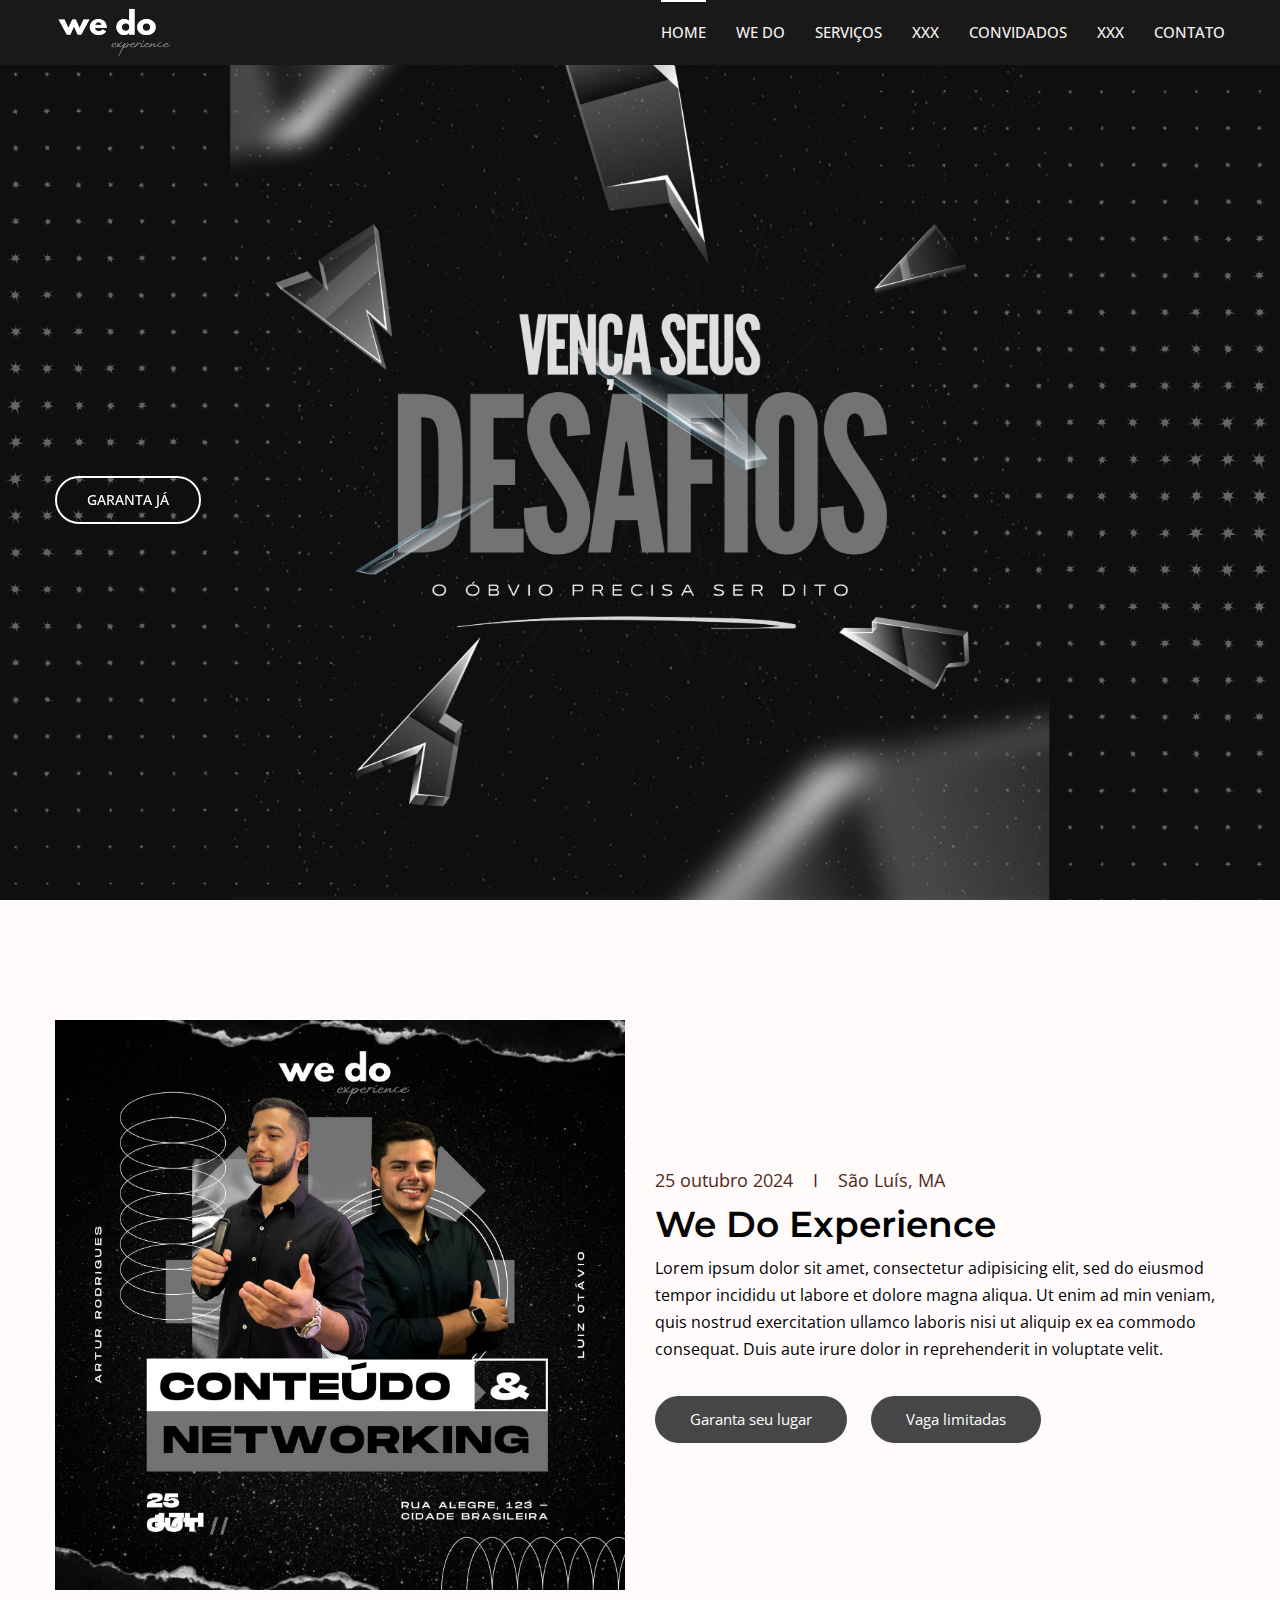
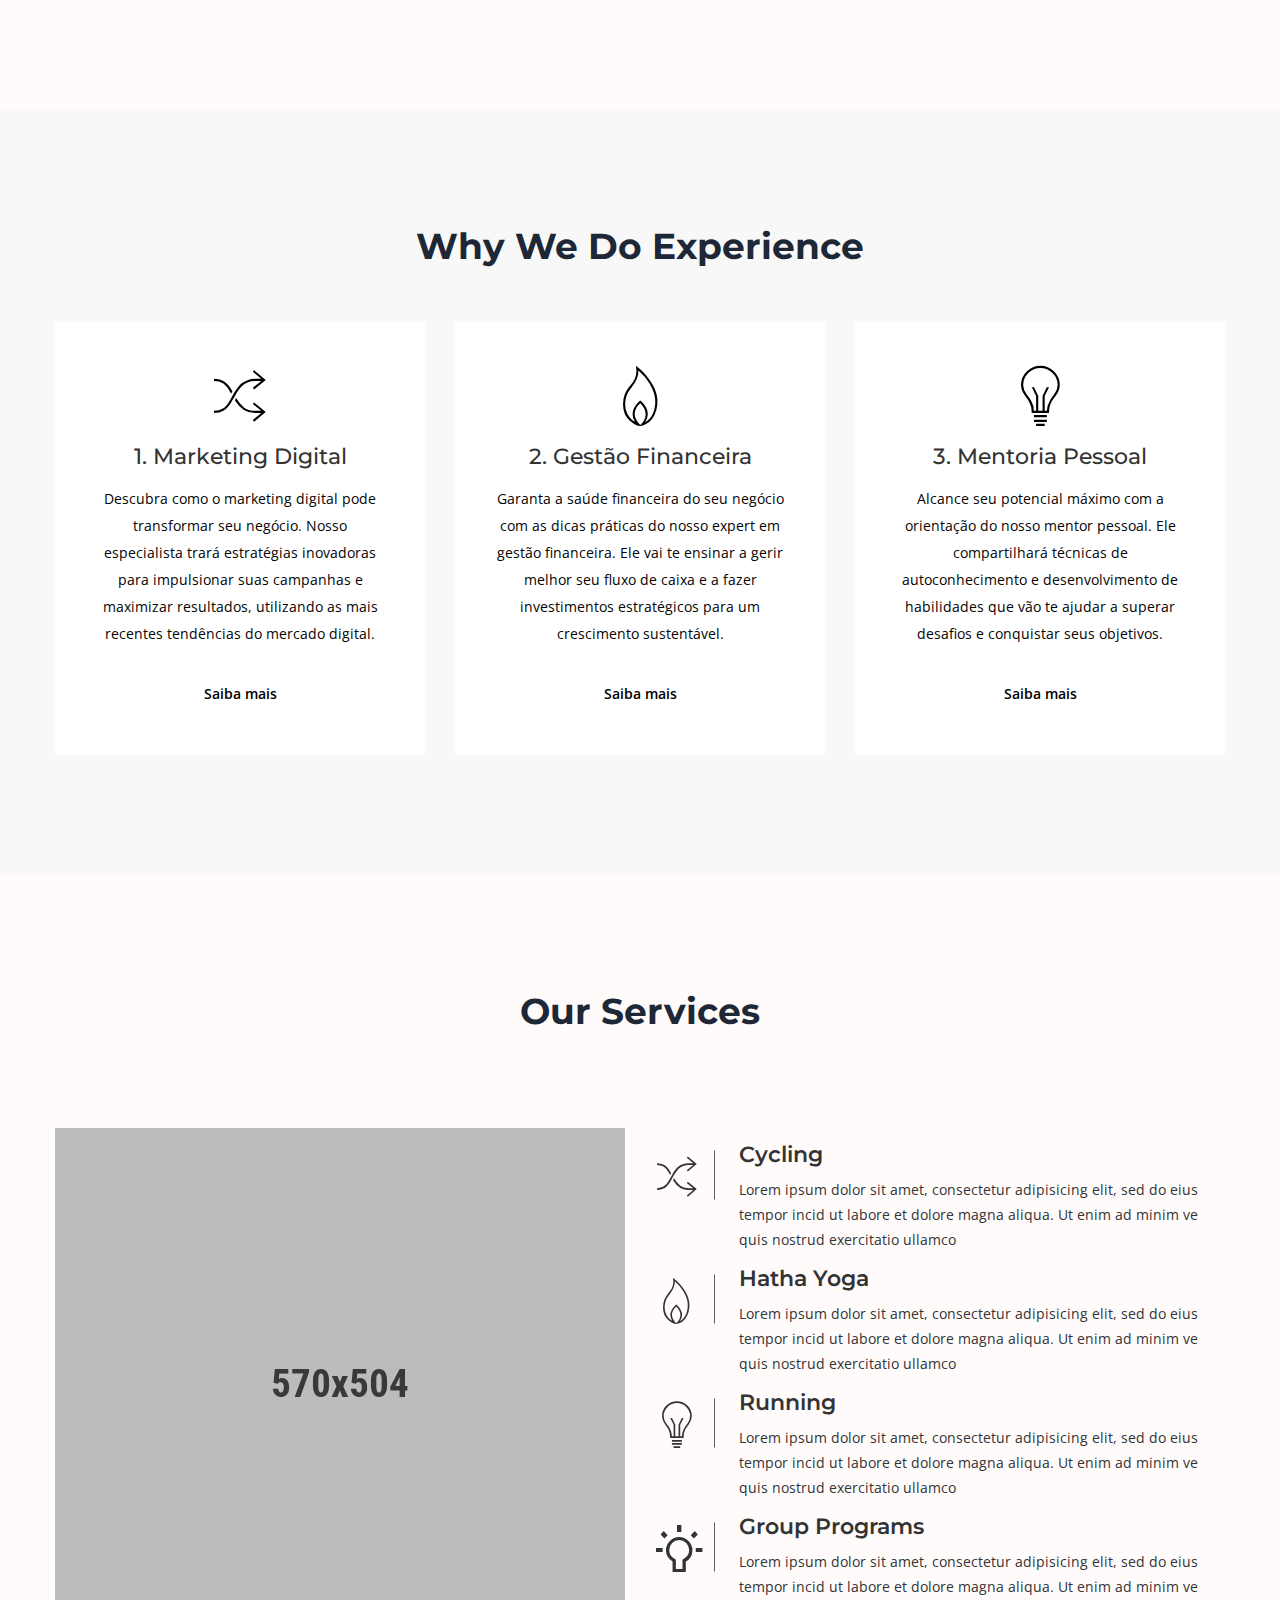
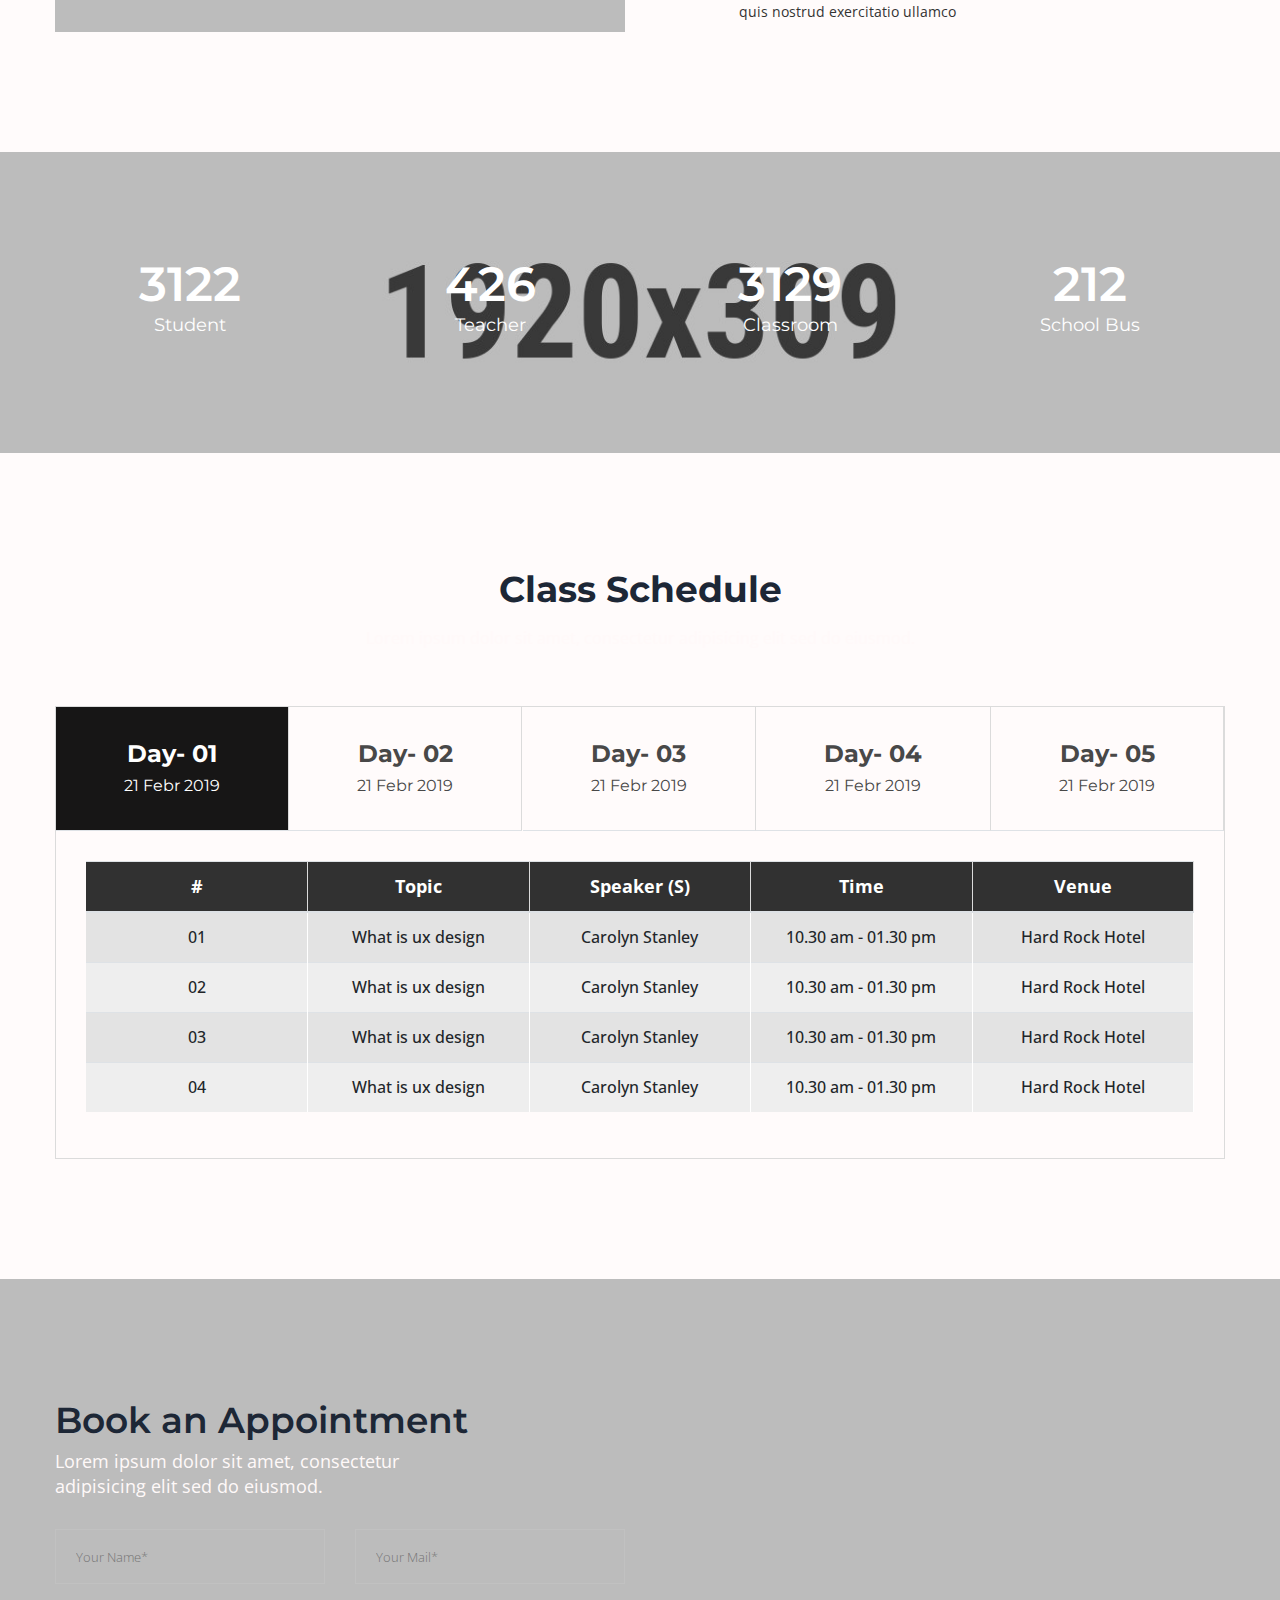
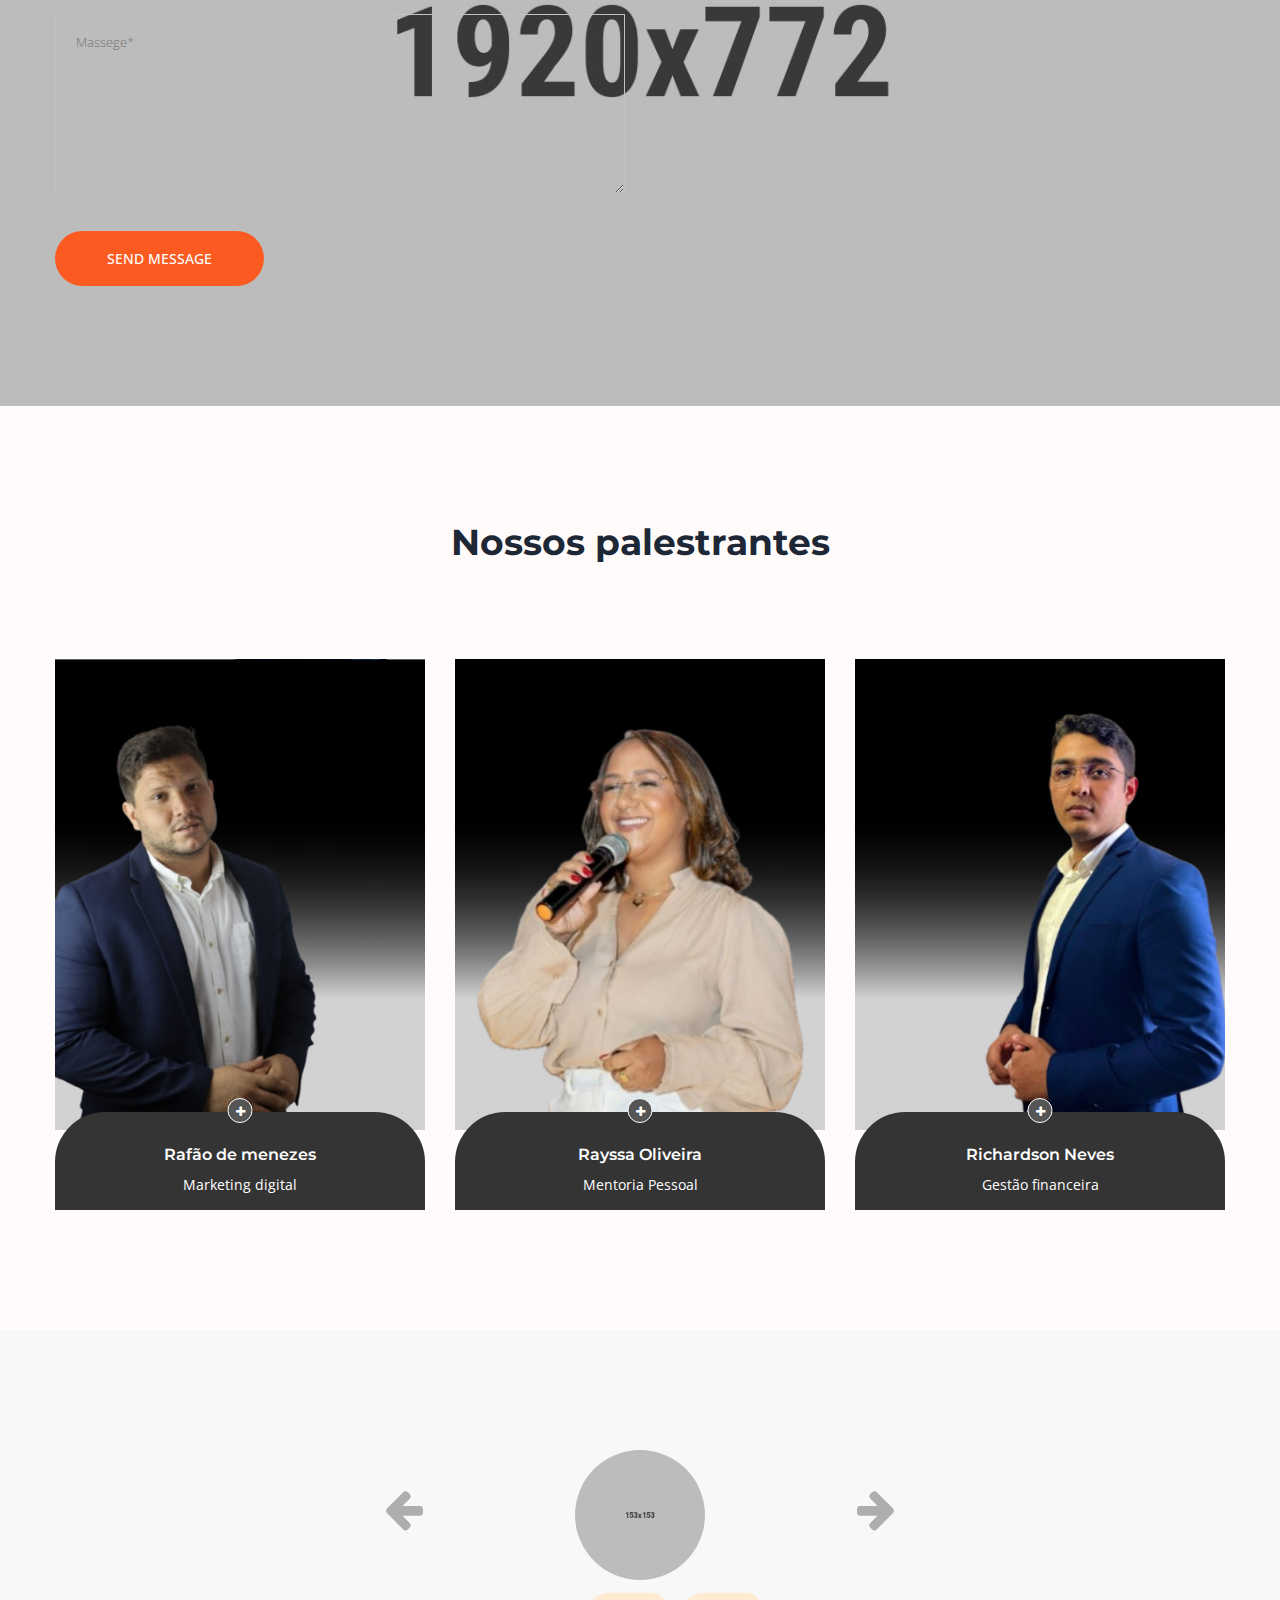
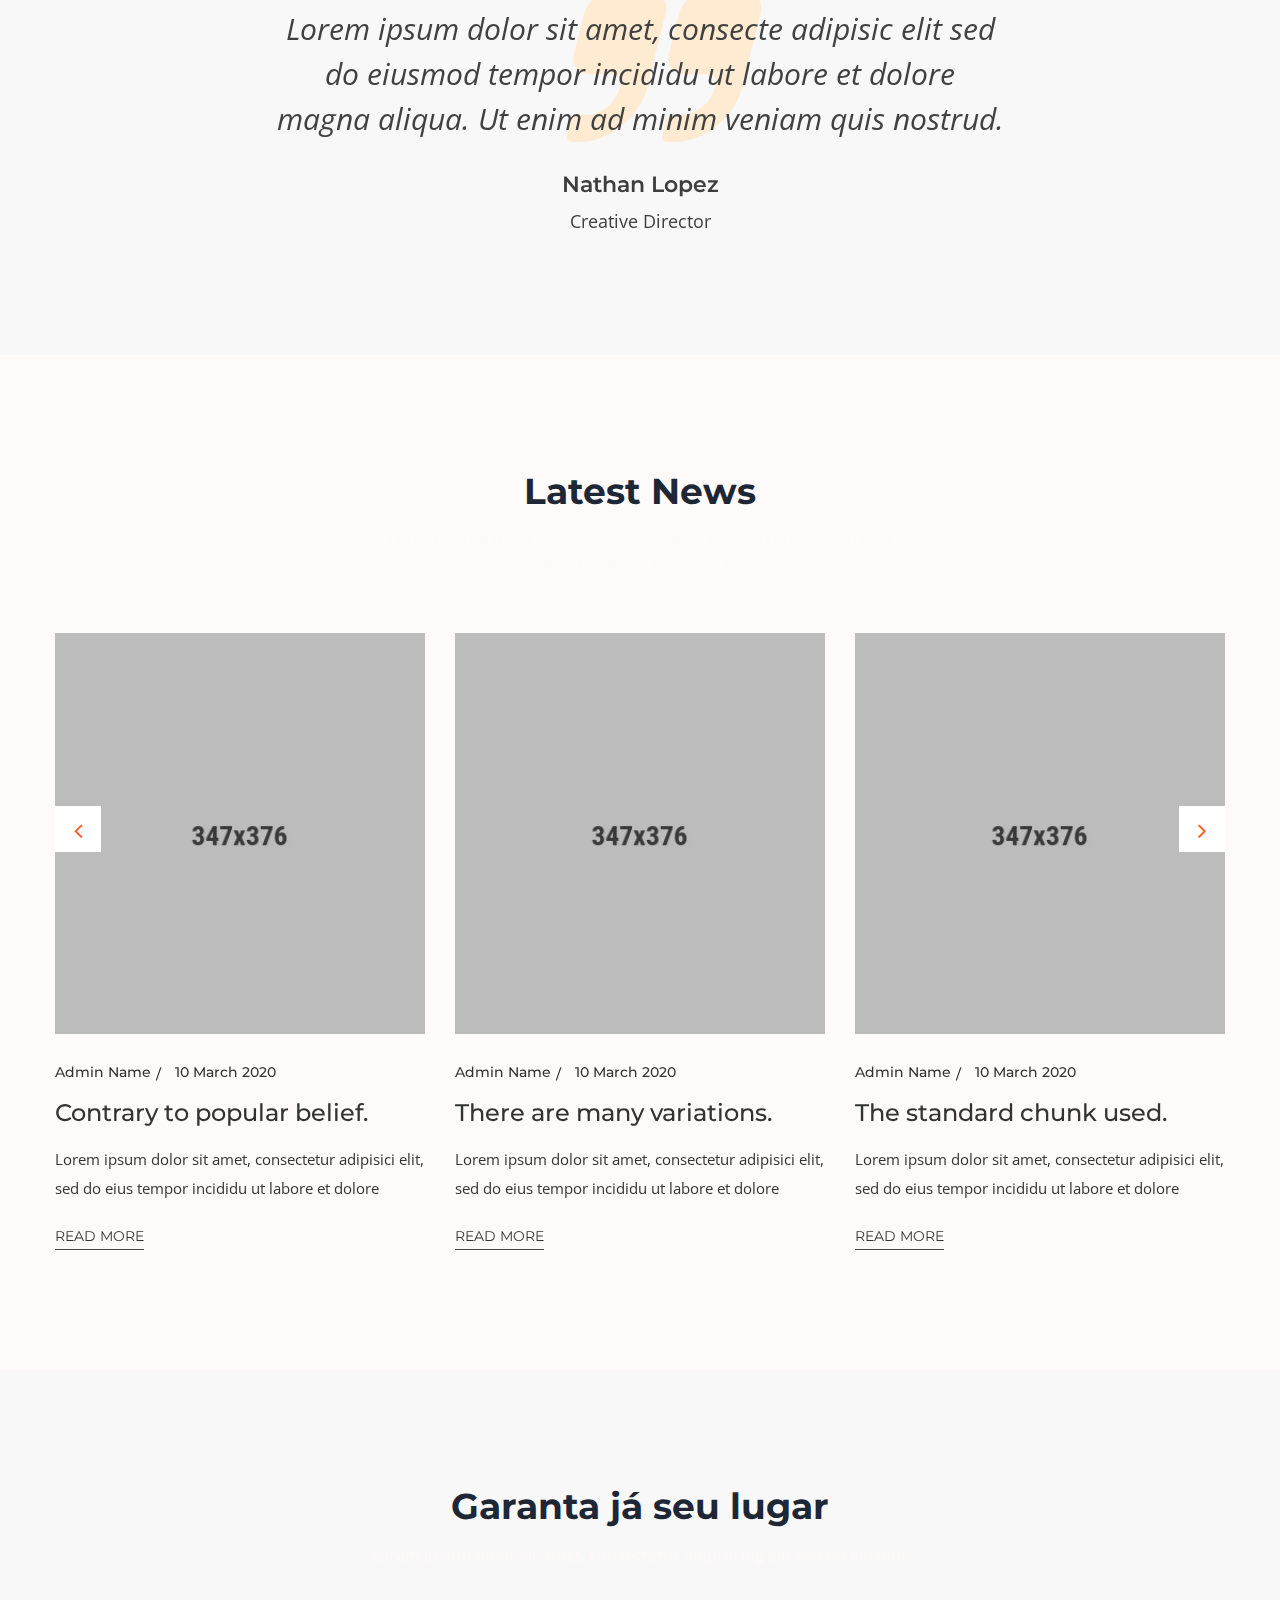
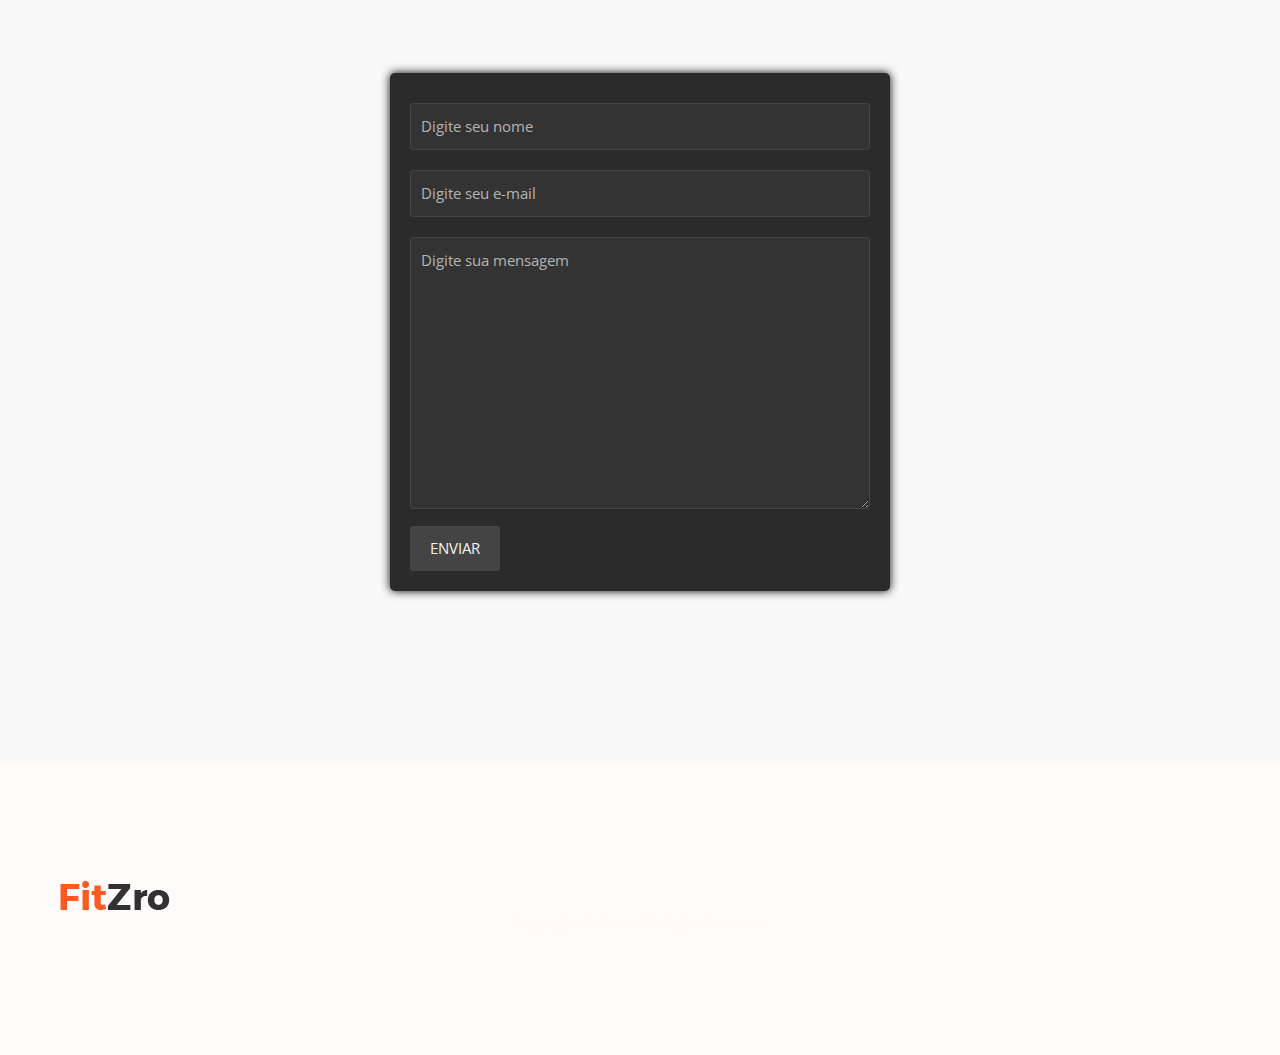
==== index.html @ 5e0ac91f "first commit" ====
<!doctype html>
<html class="no-js" lang="en">

<head>
    <meta charset="utf-8">
    <meta http-equiv="x-ua-compatible" content="ie=edge">
    <title>We Do experience</title>
    <meta name="description" content="">
    <meta name="viewport" content="width=device-width, initial-scale=1">
    <!-- Favicon -->
    <link rel="shortcut icon" type="image/x-icon" href="assets/images/favicon.ico">
    
    <!-- CSS
	============================================ -->
    
    <!-- Bootstrap CSS -->
    <link rel="stylesheet" href="assets/css/bootstrap.min.css">
    <!-- Plugins CSS -->
    <link rel="stylesheet" href="assets/css/plugins.css">
    <!-- Main Style CSS -->
    <link rel="stylesheet" href="assets/css/style.css">
    
</head>

<body>

<!--<div class="fakeloader"></div>-->

<!-- Header -->
<header class="header">
   
    <div class="header-bottom-area header-sticky">
        <div class="container">
            <div class="row no-gutters align-items-center">
               
                <div class="col-lg-3 col-md-6 col-6">
                    <div class="logo">
                        <a href="index.html">
                            <img src="assets/images/logo/logo2.jpeg" alt="logo">
                        </a>
                    </div>
                </div>
                
                <div class="col-lg-9 d-none d-lg-block">
                  
                    <div class="menu-area d-flex align-items-center justify-content-end">
                        <nav class="main-menu text-center">
                            <ul  class="sectionNav">
                                <li class="current"><a href="#home">HOME</a></li>
                                <li><a href="#about">WE DO</a></li>
                                <li><a href="#service">SERVIÇOS</a></li>
                                <li><a href="#schedule">XXX</a></li>
                                <li><a href="#team">CONVIDADOS</a></li>
                                <li><a href="#blog">XXX</a></li>
                                <li><a href="#contact">CONTATO</a></li>
                            </ul>
                        </nav><!--// main-menu -->
                    </div>
                </div>
                
                <!-- Show in small device Start -->
                <div class="clickable-menu clickable-mainmenu-active d-block d-lg-none col-md-6 col-6">
                    <a href="#"><i class="ion-android-menu"></i></a>
                </div>
                <div class="clickable-mainmenu">
                    <div class="clickable-mainmenu-icon">
                        <button class="clickable-mainmenu-close">
                            <span class="ion-android-close"></span>
                        </button>
                    </div>
                    
                    <div id="menu" class="text-left clickable-menu-style">
                        <nav class="mobile_menu">
                            <ul  class="sectionNav">
                                <li class="current"><a href="#home">HOME</a></li>
                                <li><a href="#about">ABOUT</a></li>
                                <li><a href="#service">SERVICES</a></li>
                                <li><a href="#schedule">SCHEDULE</a></li>
                                <li><a href="#team">TEAM</a></li>
                                <li><a href="#blog">BLOG</a></li>
                                <li><a href="#contact">CONTACT</a></li>
                            </ul>
                        </nav><!--// main-menu -->
                    </div>
                </div>
                <!-- Show in small device End -->
            </div>
        </div>
    </div>
    
</header>
<!--// Header -->

<!-- Hero Section Start -->
<div class="hero-section section">

    <div class="hero-slider hero-slider-one" id="home">
        <!--Start Single Slider-->
        <div class="hero-slide-item d-flex image-bg align-items-center" style="background-image: url(assets/images/hero/hero-1.png)">
            <div class="container">
                <div class="row ">
                    <div class="col-lg-12 col-md-12">
                        <div class="hero-content-box">
                            <div class="hero-content text-left">
                                <h2></h2>
                                <h1></h1>
                                <p></p>
                                <a href="about.html" class="btn">GARANTA JÁ</a>
                            </div>
                        </div>
                    </div>
                </div>
            </div>
        </div>
        <!--End Single Slider-->
    </div>
    
</div><!-- Hero Section End -->

<!-- Page Conttent -->
<main class="page-content">
  
    <!-- Start Welcome Area -->
    <div class="bd-fitness-welcome section-ptb" id="about">
        <div class="container">
            <div class="row align-items-center">

                <div class="col-lg-6 col-md-12 col-sm-12 col-12">
                    <div class="thumb">
                        <img src="assets/images/about/about-01.jpg" alt="welcome">
                    </div>
                </div>

                <div class="col-lg-6 col-md-12 col-sm-12 col-12">
                    <div class="bd-welcome-inner">
                        <div class="content">
                            <ul>
                                <li>25  outubro 2024 </li>
                                <li class="separator">I</li>
                                <li>São Luís, MA</li>
                            </ul>
                            <h2>We Do <span>Experience</span></h2>

                            <p>Lorem ipsum dolor sit amet, consectetur adipisicing elit, sed do eiusmod tempor incididu ut labore et dolore magna aliqua. Ut enim ad min veniam, quis nostrud exercitation ullamco laboris nisi ut aliquip ex ea commodo consequat. Duis aute irure dolor in reprehenderit in voluptate velit.</p>
                            <div class="wel-btn">
                                <a href="#">Garanta seu lugar</a>
                                <a href="#">Vaga limitadas</a>
                            </div>
                        </div>
                    </div>
                </div>

            </div>
        </div>
    </div>
    <!-- End Welcome Area -->
    
    
    <!-- Start Service Style-->
    <div class="section-service section-pt section-pb-90 bg-gray">
        <div class="container">
            <div class="row">
                <div class="col-lg-12">
                    <div class="section-title text-center">
                        <h2>Why We Do Experience</h2>
                        <p></p>
                    </div>
                </div>
            </div>
            <div class="row mt--20">
                <!-- Start Single Service -->
                <div class="col-lg-4 col-md-6 col-sm-12 col-12">
                    <div class="service text-center service-2 body-fit-choose padding-none mb-30">
                        <div class="content">
                            <i class="ion-ios-shuffle"></i>
                            <h4>1. Marketing Digital</h4>
                            <p>
                                Descubra como o marketing digital pode transformar seu negócio. Nosso especialista trará estratégias inovadoras para impulsionar suas campanhas e maximizar resultados, utilizando as mais recentes tendências do mercado digital.</p>
                            <a class="readmore_btn" href="#">Saiba mais</a>
                        </div>
                    </div>
                </div>
                <!-- End Single Service -->
                <!-- Start Single Service -->
                <div class="col-lg-4 col-md-6 col-sm-12 col-12">
                    <div class="service text-center service-2 body-fit-choose padding-none mb-30">
                        <div class="content">
                            <i class="ion-ios-flame-outline"></i>
                            <h4>2. Gestão Financeira</h4>
                            <p>Garanta a saúde financeira do seu negócio com as dicas práticas do nosso expert em gestão financeira. Ele vai te ensinar a gerir melhor seu fluxo de caixa e a fazer investimentos estratégicos para um crescimento sustentável.</p>
                            <a class="readmore_btn" href="#">Saiba mais</a>
                        </div>
                    </div>
                </div>
                <!-- End Single Service -->
                <!-- Start Single Service -->
                <div class="col-lg-4 col-md-6 col-sm-12 col-12">
                    <div class="service text-center service-2 body-fit-choose padding-none mb-30">
                        <div class="content">
                            <i class="ion-ios-lightbulb-outline"></i>
                            <h4>3. Mentoria Pessoal</h4>
                            <p>Alcance seu potencial máximo com a orientação do nosso mentor pessoal. Ele compartilhará técnicas de autoconhecimento e desenvolvimento de habilidades que vão te ajudar a superar desafios e conquistar seus objetivos.</p>
                            <a class="readmore_btn" href="#">Saiba mais</a>
                        </div>
                    </div>
                </div>
                <!-- End Single Service -->

            </div>
        </div>
    </div>
    <!-- End Service Style-->
    
    
    <!-- Start Service Style-->
    <div class="section-service section-pt section-pb-90" id="service">
        <div class="container">
            <div class="row">
                <div class="col-lg-12">
                    <div class="section-title text-center">
                        <h2>Our Services</h2>
                        <p>Lorem ipsum dolor sit amet, consectetur adipisicing elit sed do eiusmod.</p>
                    </div>
                </div>
            </div>
            <div class="row">
                <div class="col-lg-6 col-md-12 col-sm-12 col-12 mb-30">
                    <div class="thumb">
                        <img src="assets/images/serviece/service-lg.png" alt="images">
                    </div>
                </div>
                <div class="col-lg-6 col-md-12 col-sm-12 col-12 mb-30">
                    <!-- Start Single Service -->
                    <div class="service text-left service-6 bd-service">
                        <div class="icons">
                            <i class="ion-ios-shuffle"></i>
                        </div>
                        <div class="content">
                            <h4>Cycling</h4>
                            <p>Lorem ipsum dolor sit amet, consectetur adipisicing elit, sed do eius tempor incid ut labore et dolore magna aliqua. Ut enim ad minim ve quis nostrud exercitatio ullamco</p>
                        </div>
                    </div>
                    <!-- End Single Service -->

                    <!-- Start Single Service -->
                    <div class="service text-left service-6 bd-service">
                        <div class="icons">
                            <i class="ion-ios-flame-outline"></i>
                        </div>
                        <div class="content">
                            <h4>Hatha Yoga</h4>
                            <p>Lorem ipsum dolor sit amet, consectetur adipisicing elit, sed do eius tempor incid ut labore et dolore magna aliqua. Ut enim ad minim ve quis nostrud exercitatio ullamco</p>
                        </div>
                    </div>
                    <!-- End Single Service -->

                    <!-- Start Single Service -->
                    <div class="service text-left service-6 bd-service">
                        <div class="icons">
                            <i class="ion-ios-lightbulb-outline"></i>
                        </div>
                        <div class="content">
                            <h4>Running</h4>
                            <p>Lorem ipsum dolor sit amet, consectetur adipisicing elit, sed do eius tempor incid ut labore et dolore magna aliqua. Ut enim ad minim ve quis nostrud exercitatio ullamco</p>
                        </div>
                    </div>
                    <!-- End Single Service -->

                    <!-- Start Single Service -->
                    <div class="service text-left service-6 bd-service">
                        <div class="icons">
                            <i class="ion-android-bulb"></i>
                        </div>
                        <div class="content">
                            <h4>Group Programs</h4>
                            <p>Lorem ipsum dolor sit amet, consectetur adipisicing elit, sed do eius tempor incid ut labore et dolore magna aliqua. Ut enim ad minim ve quis nostrud exercitatio ullamco</p>
                        </div>
                    </div>
                    <!-- End Single Service -->

                </div>
            </div>
        </div>
    </div>
    <!-- End Service Style-->
    
    <!-- Start Counterup Style-->
    <div class="section-counterup section-pt-90 section-pb bg_image--103">
        <div class="container">
            <div class="row">
                <!-- Start Single Counter -->
                <div class="col-lg-3 col-md-3 col-sm-6 col-12">
                    <div class="funfact counter-style--5 body-counter mt-30">
                        <div class="content">
                            <span class="count">3122</span>
                            <h2 class="fact-title">Student</h2>
                        </div>
                    </div>
                </div>
                <!-- End Single Counter -->

                <!-- Start Single Counter -->
                <div class="col-lg-3 col-md-3 col-sm-6 col-12">
                    <div class="funfact counter-style--5 body-counter mt-30">
                        <div class="content">
                            <span class="count">426</span>
                            <h2 class="fact-title">Teacher</h2>
                        </div>
                    </div>
                </div>
                <!-- End Single Counter -->

                <!-- Start Single Counter -->
                <div class="col-lg-3 col-md-3 col-sm-6 col-12">
                    <div class="funfact counter-style--5 body-counter mt-30">
                        <div class="content">
                            <span class="count">3129</span>
                            <h2 class="fact-title">Classroom</h2>
                        </div>
                    </div>
                </div>
                <!-- End Single Counter -->

                <!-- Start Single Counter -->
                <div class="col-lg-3 col-md-3 col-sm-6 col-12">
                    <div class="funfact counter-style--5 body-counter mt-30">
                        <div class="content">
                            <span class="count">212</span>
                            <h2 class="fact-title">School Bus</h2>
                        </div>
                    </div>
                </div>
                <!-- End Single Counter -->


            </div>
        </div>
    </div>
    <!-- End Counterup Style-->
    
    <!-- Start Table Style-->
    <div class="section-table section-ptb" id="schedule">
        <div class="container">
            <div class="row">
                <div class="col-lg-12">
                    <div class="section-title text-center">
                        <h2>Class Schedule</h2>
                        <p>Lorem ipsum dolor sit amet, consectetur adipisicing elit sed do eiusmod.</p>
                    </div>
                </div>
            </div>
            <div class="row mt--50">
                <div class="col-lg-12">
                    <form class="event-form" action="#">	
                        <!-- Table Tab -->
                        <div class="event-tab-content nav justify-content-between bd-tab" role="tablist">
                            <a class="nav-link active show" data-toggle="tab" href="#day1" role="tab"><span class="day">Day- 01</span> <span>21 Febr 2019</span></a>
                            <a class="nav-link" data-toggle="tab" href="#day2" role="tab"><span class="day">Day- 02</span> <span>21 Febr 2019</span></a>
                            <a class="nav-link" data-toggle="tab" href="#day3" role="tab"><span class="day">Day- 03</span> <span>21 Febr 2019</span></a>
                            <a class="nav-link" data-toggle="tab" href="#day4" role="tab"><span class="day">Day- 04</span> <span>21 Febr 2019</span></a>
                            <a class="nav-link" data-toggle="tab" href="#day5" role="tab"><span class="day">Day- 05</span> <span>21 Febr 2019</span></a>
                        </div>

                        <div class="event-table-content body-table">

                            <!-- Start Single Table -->
                            <div class="ht-event-table-style table-responsive tab-pane fade active show" id="day1" role="tabpanel">
                                <table class="table">
                                    <thead>
                                        <tr>
                                            <th class="day-1">#</th>
                                            <th class="day-2">Topic</th>
                                            <th class="day-3">Speaker (S)</th>
                                            <th class="day-4">Time</th>
                                            <th class="day-5">Venue</th>
                                        </tr>
                                    </thead>

                                    <tbody>
                                        <tr>
                                            <td class="day-1">01</td>
                                            <td class="day-2">What is ux design</td>
                                            <td class="day-3">Carolyn Stanley</td>
                                            <td class="day-4">10.30 am - 01.30 pm</td>
                                            <td class="day-5">Hard Rock Hotel</td>
                                        </tr>

                                        <tr>
                                            <td class="day-1">02</td>
                                            <td class="day-2">What is ux design</td>
                                            <td class="day-3">Carolyn Stanley</td>
                                            <td class="day-4">10.30 am - 01.30 pm</td>
                                            <td class="day-5">Hard Rock Hotel</td>
                                        </tr>

                                        <tr>
                                            <td class="day-1">03</td>
                                            <td class="day-2">What is ux design</td>
                                            <td class="day-3">Carolyn Stanley</td>
                                            <td class="day-4">10.30 am - 01.30 pm</td>
                                            <td class="day-5">Hard Rock Hotel</td>
                                        </tr>

                                        <tr>
                                            <td class="day-1">04</td>
                                            <td class="day-2">What is ux design</td>
                                            <td class="day-3">Carolyn Stanley</td>
                                            <td class="day-4">10.30 am - 01.30 pm</td>
                                            <td class="day-5">Hard Rock Hotel</td>
                                        </tr>

                                    </tbody>
                                </table>
                            </div>
                            <!-- End Single Table -->

                            <!-- Start Single Table -->
                            <div class="ht-event-table-style table-responsive tab-pane fade" id="day2" role="tabpanel">
                                <table class="table">

                                    <thead>
                                        <tr>
                                            <th class="day-1">#</th>
                                            <th class="day-2">Topic</th>
                                            <th class="day-3">Speaker (S)</th>
                                            <th class="day-4">Time</th>
                                            <th class="day-5">Venue</th>
                                        </tr>
                                    </thead>

                                    <tbody>
                                        <tr>
                                            <td class="day-1">01</td>
                                            <td class="day-2">What is ux design</td>
                                            <td class="day-3">Carolyn Stanley</td>
                                            <td class="day-4">10.30 am - 01.30 pm</td>
                                            <td class="day-5">Hard Rock Hotel</td>
                                        </tr>

                                        <tr>
                                            <td class="day-1">02</td>
                                            <td class="day-2">What is ux design</td>
                                            <td class="day-3">Carolyn Stanley</td>
                                            <td class="day-4">10.30 am - 01.30 pm</td>
                                            <td class="day-5">Hard Rock Hotel</td>
                                        </tr>

                                        <tr>
                                            <td class="day-1">03</td>
                                            <td class="day-2">What is ux design</td>
                                            <td class="day-3">Carolyn Stanley</td>
                                            <td class="day-4">10.30 am - 01.30 pm</td>
                                            <td class="day-5">Hard Rock Hotel</td>
                                        </tr>

                                        <tr>
                                            <td class="day-1">04</td>
                                            <td class="day-2">What is ux design</td>
                                            <td class="day-3">Carolyn Stanley</td>
                                            <td class="day-4">10.30 am - 01.30 pm</td>
                                            <td class="day-5">Hard Rock Hotel</td>
                                        </tr>

                                    </tbody>
                                </table>
                            </div>
                            <!-- End Single Table -->

                            <!-- Start Single Table -->
                            <div class="ht-event-table-style table-responsive tab-pane fade" id="day3" role="tabpanel">
                                <table class="table">

                                    <thead>
                                        <tr>
                                            <th class="day-1">#</th>
                                            <th class="day-2">Topic</th>
                                            <th class="day-3">Speaker (S)</th>
                                            <th class="day-4">Time</th>
                                            <th class="day-5">Venue</th>
                                        </tr>
                                    </thead>

                                    <tbody>
                                        <tr>
                                            <td class="day-1">01</td>
                                            <td class="day-2">Tiffany Young</td>
                                            <td class="day-3">Carolyn Stanley</td>
                                            <td class="day-4">10.30 am - 01.30 pm</td>
                                            <td class="day-5">Hard Rock Hotel</td>
                                        </tr>

                                        <tr>
                                            <td class="day-1">02</td>
                                            <td class="day-2">What is ux design</td>
                                            <td class="day-3">Carolyn Stanley</td>
                                            <td class="day-4">10.30 am - 01.30 pm</td>
                                            <td class="day-5">Hard Rock Hotel</td>
                                        </tr>

                                        <tr>
                                            <td class="day-1">03</td>
                                            <td class="day-2">What is ux design</td>
                                            <td class="day-3">Carolyn Stanley</td>
                                            <td class="day-4">10.30 am - 01.30 pm</td>
                                            <td class="day-5">Hard Rock Hotel</td>
                                        </tr>

                                        <tr>
                                            <td class="day-1">04</td>
                                            <td class="day-2">What is ux design</td>
                                            <td class="day-3">Carolyn Stanley</td>
                                            <td class="day-4">10.30 am - 01.30 pm</td>
                                            <td class="day-5">Hard Rock Hotel</td>
                                        </tr>

                                    </tbody>
                                </table>
                            </div>
                            <!-- End Single Table -->

                            <!-- Start Single Table -->
                            <div class="ht-event-table-style table-responsive tab-pane fade" id="day4" role="tabpanel">
                                <table class="table">
                                    <thead>
                                        <tr>
                                            <th class="day-1">#</th>
                                            <th class="day-2">Topic</th>
                                            <th class="day-3">Speaker (S)</th>
                                            <th class="day-4">Time</th>
                                            <th class="day-5">Venue</th>
                                        </tr>
                                    </thead>

                                    <tbody>
                                        <tr>
                                            <td class="day-1">01</td>
                                            <td class="day-2">What is ux design</td>
                                            <td class="day-3">Carolyn Stanley</td>
                                            <td class="day-4">10.30 am - 01.30 pm</td>
                                            <td class="day-5">Hard Rock Hotel</td>
                                        </tr>

                                        <tr>
                                            <td class="day-1">02</td>
                                            <td class="day-2">What is ux design</td>
                                            <td class="day-3">Carolyn Stanley</td>
                                            <td class="day-4">10.30 am - 01.30 pm</td>
                                            <td class="day-5">Hard Rock Hotel</td>
                                        </tr>

                                        <tr>
                                            <td class="day-1">03</td>
                                            <td class="day-2">What is ux design</td>
                                            <td class="day-3">Carolyn Stanley</td>
                                            <td class="day-4">10.30 am - 01.30 pm</td>
                                            <td class="day-5">Hard Rock Hotel</td>
                                        </tr>

                                        <tr>
                                            <td class="day-1">04</td>
                                            <td class="day-2">What is ux design</td>
                                            <td class="day-3">Carolyn Stanley</td>
                                            <td class="day-4">10.30 am - 01.30 pm</td>
                                            <td class="day-5">Hard Rock Hotel</td>
                                        </tr>

                                    </tbody>
                                </table>
                            </div>
                            <!-- End Single Table -->

                            <!-- Start Single Table -->
                            <div class="ht-event-table-style table-responsive tab-pane fade" id="day5" role="tabpanel">
                                <table class="table">
                                    <thead>
                                        <tr>
                                            <th class="day-1">#</th>
                                            <th class="day-2">Topic</th>
                                            <th class="day-3">Speaker (S)</th>
                                            <th class="day-4">Time</th>
                                            <th class="day-5">Venue</th>
                                        </tr>
                                    </thead>

                                    <tbody>
                                        <tr>
                                            <td class="day-1">01</td>
                                            <td class="day-2">Wordpress repository</td>
                                            <td class="day-3">Carolyn Stanley</td>
                                            <td class="day-4">10.30 am - 01.30 pm</td>
                                            <td class="day-5">Hard Rock Hotel</td>
                                        </tr>

                                        <tr>
                                            <td class="day-1">02</td>
                                            <td class="day-2">What is ux design</td>
                                            <td class="day-3">Wordpress repository</td>
                                            <td class="day-4">10.30 am - 01.30 pm</td>
                                            <td class="day-5">Hard Rock Hotel</td>
                                        </tr>

                                        <tr>
                                            <td class="day-1">03</td>
                                            <td class="day-2">What is ux design</td>
                                            <td class="day-3">Carolyn Stanley</td>
                                            <td class="day-4">10.30 am - 01.30 pm</td>
                                            <td class="day-5">Hard Rock Hotel</td>
                                        </tr>

                                        <tr>
                                            <td class="day-1">04</td>
                                            <td class="day-2">What is ux design</td>
                                            <td class="day-3">Carolyn Stanley</td>
                                            <td class="day-4">10.30 am - 01.30 pm</td>
                                            <td class="day-5">Hard Rock Hotel</td>
                                        </tr>

                                    </tbody>
                                </table>
                            </div>
                            <!-- End Single Table -->

                        </div>

                    </form>	
                </div>
            </div>
        </div>
    </div>
    <!-- End Table Style-->
    
    
    <!-- Start Contact Form Style -->
    <div class="section-contact section-ptb bg_image-service">
        <div class="container">
            <div class="row">
                <div class="col-lg-6 col-md-12 col-12">
                    <div class="section-title-2 text-left">
                        <h2>Book an Appointment</h2>
                        <p>Lorem ipsum dolor sit amet, consectetur adipisicing elit sed do eiusmod.</p>
                    </div>
                </div>
            </div>
            <div class="row">
                <div class="col-lg-6 col-md-12 col-sm-12 col-12">
                    <div class="form_wrapper form-style-1 mt--10 cln-service-boking">
                        <!-- Start Form -->
                        <form action="#">
                            <div class="row">
                                <div class="col-lg-6">
                                    <input type="text" placeholder="Your Name*">
                                </div>

                                <div class="col-lg-6">
                                    <input type="email" placeholder="Your Mail*">
                                </div>

                                <div class="col-lg-12">
                                    <textarea name="message" placeholder="Massege*"></textarea>
                                </div>

                                <div class="col-lg-12">
                                    <input type="submit" value="SEND MESSAGE">
                                </div>
                            </div>
                        </form>
                        <!-- End Form -->
                    </div>
                </div>
            </div>
        </div>
    </div>
    <!-- End Contact Form Style -->
    
    <!-- Start Team Style -->
    <div class="section-team section-pt section-pb-90" id="team">
        <div class="container">
            <div class="row">
                <div class="col-lg-12">
                    <div class="section-title text-center">
                        <h2>Nossos palestrantes</h2>
                        <p>We Do experience.</p>
                    </div>
                </div>
            </div>
            <!-- Start Team Area -->
            <div class="row mt--30">

                <!-- Start Single Team -->
                <div class="col-xl-4 col-lg-4 col-md-6 col-sm-6 col-12">
                    <div class="team team-3 by-team mb-30">
                        <div class="thumb">
                            <a href="#">
                                <img src="assets/images/team/team-01.png" alt="team img">
                            </a>
                            <div class="team-hover-action">

                                <div class="team-click-action">
                                    <div class="plus_click"></div>
                                    <h4><a href="#">Rafão de menezes</a></h4>
                                    <span>Marketing digital</span>
                                    <ul class="social-network social-net-4">
                                        <li><a class="facebook" href="#"><i class="fa fa-facebook"></i></a></li>
                                        <li><a class="twitter" href="#"><i class="fa fa-twitter"></i></a></li>
                                        <li><a class="google-plus" href="#"><i class="fa fa-google-plus"></i></a></li>
                                        <li><a class="vimeo" href="#"><i class="fa fa-vimeo"></i></a></li>
                                    </ul>

                                </div>

                            </div>
                        </div>
                    </div>
                </div>
                <!-- End Single Team -->
                <!-- Start Single Team -->
                <div class="col-xl-4 col-lg-4 col-md-6 col-sm-6 col-12">
                    <div class="team team-3 by-team mb-30">
                        <div class="thumb">
                            <a href="#">
                                <img src="assets/images/team/team-02.png" alt="team img">
                            </a>
                            <div class="team-hover-action">

                                <div class="team-click-action">
                                    <div class="plus_click"></div>
                                    <h4><a href="#">Rayssa Oliveira</a></h4>
                                    <span>Mentoria Pessoal </span>
                                    <ul class="social-network social-net-4">
                                        <li><a class="facebook" href="#"><i class="fa fa-facebook"></i></a></li>
                                        <li><a class="twitter" href="#"><i class="fa fa-twitter"></i></a></li>
                                        <li><a class="google-plus" href="#"><i class="fa fa-google-plus"></i></a></li>
                                        <li><a class="vimeo" href="#"><i class="fa fa-vimeo"></i></a></li>
                                    </ul>

                                </div>

                            </div>
                        </div>
                    </div>
                </div>
                <!-- End Single Team -->
                <!-- Start Single Team -->
                <div class="col-xl-4 col-lg-4 col-md-6 col-sm-6 col-12">
                    <div class="team team-3 by-team mb-30">
                        <div class="thumb">
                            <a href="#">
                                <img src="assets/images/team/team-03.png" alt="team img">
                            </a>
                            <div class="team-hover-action">

                                <div class="team-click-action">
                                    <div class="plus_click"></div>
                                    <h4><a href="#">Richardson Neves</a></h4>
                                    <span>Gestão financeira</span>
                                    <ul class="social-network social-net-4">
                                        <li><a class="facebook" href="#"><i class="fa fa-facebook"></i></a></li>
                                        <li><a class="twitter" href="#"><i class="fa fa-twitter"></i></a></li>
                                        <li><a class="google-plus" href="#"><i class="fa fa-google-plus"></i></a></li>
                                        <li><a class="vimeo" href="#"><i class="fa fa-vimeo"></i></a></li>
                                    </ul>

                                </div>

                            </div>
                        </div>
                    </div>
                </div>
                <!-- End Single Team -->
                <!-- Start Single Team -->
                <!-- […] 
                <div class="col-xl-3 col-lg-3 col-md-6 col-sm-6 col-12">
                    <div class="team team-3 by-team mb-30">
                        <div class="thumb">
                            <a href="#">
                                <img src="assets/images/team/team-01.jpg" alt="team img">
                            </a>
                            <div class="team-hover-action">

                                <div class="team-click-action">
                                    <div class="plus_click"></div>
                                    <h4><a href="#">Jessica Watson</a></h4>
                                    <span>Director</span>
                                    <ul class="social-network social-net-4">
                                        <li><a class="facebook" href="#"><i class="fa fa-facebook"></i></a></li>
                                        <li><a class="twitter" href="#"><i class="fa fa-twitter"></i></a></li>
                                        <li><a class="google-plus" href="#"><i class="fa fa-google-plus"></i></a></li>
                                        <li><a class="vimeo" href="#"><i class="fa fa-vimeo"></i></a></li>
                                    </ul>

                                </div>

                            </div>
                        </div>
                    </div>
                </div>
                -->
                <!-- End Single Team -->
            </div>
            <!-- End Team Area -->
        </div>
    </div>
    <!-- End Team Style -->
    
    <!-- Start Testimonial Style -->
    <div class="section-testimonial-slider bg-gray section-ptb">
        <div class="container">
            <div class="row">
                <div class="col-lg-8 offset-lg-2">
                    <div class="testimonial-style-7 medical-clint testimonial-slide-active poss--relative">

                        <!-- Start Single Testimonial -->
                        <div class="testimonal">
                            <img src="assets/images/testimoniail/01.png" alt="testimonal image">
                            <p>Lorem ipsum dolor sit amet, consecte adipisic elit sed do eiusmod tempor incididu ut labore et dolore magna aliqua. Ut enim ad minim veniam quis nostrud.</p>
                            <div class="clint-info">
                                <h4>Nathan Lopez</h4>
                                <span>Creative Director</span>
                            </div>
                        </div>
                        <!-- End Single Testimonial -->

                        <!-- Start Single Testimonial -->
                        <div class="testimonal">
                            <img src="assets/images/testimoniail/02.png" alt="testimonal image">
                            <p>Lorem ipsum dolor sit amet, consecte adipisic elit sed do eiusmod tempor incididu ut labore et dolore magna aliqua. Ut enim ad minim veniam quis nostrud.</p>
                            <div class="clint-info">
                                <h4>Carolina Montoya</h4>
                                <span>Creative Director</span>
                            </div>
                        </div>
                        <!-- End Single Testimonial -->

                    </div>
                </div>
            </div>
        </div>
    </div>
    <!-- End Testimonial Style -->
    
    <!-- Start Post Carousel Style-->
    <div class="section-post-carousel section-ptb" id="blog">
        <div class="container">
            <div class="row">
                <div class="col-lg-12">
                    <div class="section-title text-center">
                        <h2>Latest News</h2>
                        <p>Lorem ipsum dolor sit amet, conse adipisi elit sed do eiusmod tem incididunt ut labore et dolore magna.</p>
                    </div>
                </div>
            </div>
            <div class="mt--50">
                <div class="row  post-carousel-wrapper post-carousel-active-5 carpenter-post-wrapper">
                    <div class="col-lg-12">

                        <!-- Start Single Post -->
                        <div class="post-carousel post-carousel-5 carpenter-post">
                            <div class="thumb">
                                <a href="#">
                                    <img src="assets/images/blog/thum-01.jpg" alt="elementor">
                                </a>
                            </div>
                            <div class="ptc-content">
                                <div class="content">
                                    <ul class="meta">
                                        <li><a href="#">Admin Name</a></li>
                                        <li>10 March 2020</li>
                                    </ul>
                                    <h2><a href="#">Contrary to popular belief. </a></h2>
                                    <p>Lorem ipsum dolor sit amet, consectetur adipisici elit, sed do eius
                                        tempor incididu ut labore et dolore</p>
                                    <div class="post-btn">
                                        <a class="readmore-btn" href="#">READ MORE</a>
                                    </div>
                                </div>
                            </div>
                        </div>
                        <!-- End Single Post -->
                    </div>

                        
                    <div class="col-lg-12">
                        <!-- Start Single Post -->
                        <div class="post-carousel post-carousel-5 carpenter-post">
                            <div class="thumb">
                                <a href="#">
                                    <img src="assets/images/blog/thum-02.jpg" alt="elementor">
                                </a>
                            </div>
                            <div class="ptc-content">
                                <div class="content">
                                    <ul class="meta">
                                        <li><a href="#">Admin Name</a></li>
                                        <li>10 March 2020</li>
                                    </ul>
                                    <h2><a href="#">There are many variations.</a></h2>
                                    <p>Lorem ipsum dolor sit amet, consectetur adipisici elit, sed do eius
                                        tempor incididu ut labore et dolore</p>
                                    <div class="post-btn">
                                        <a class="readmore-btn" href="#">READ MORE</a>
                                    </div>
                                </div>
                            </div>
                        </div>
                        <!-- End Single Post -->
                    </div>

                    <div class="col-lg-12">
                        <!-- Start Single Post -->
                        <div class="post-carousel post-carousel-5 carpenter-post">
                            <div class="thumb">
                                <a href="#">
                                    <img src="assets/images/blog/thum-03.jpg" alt="elementor">
                                </a>
                            </div>
                            <div class="ptc-content">
                                <div class="content">
                                    <ul class="meta">
                                        <li><a href="#">Admin Name</a></li>
                                        <li>10 March 2020</li>
                                    </ul>
                                    <h2><a href="#">The standard chunk used.</a></h2>
                                    <p>Lorem ipsum dolor sit amet, consectetur adipisici elit, sed do eius
                                        tempor incididu ut labore et dolore</p>
                                    <div class="post-btn">
                                        <a class="readmore-btn" href="#">READ MORE</a>
                                    </div>
                                </div>
                            </div>
                        </div>
                        <!-- End Single Post -->
                    </div>

                    <div class="col-lg-12">
                        <!-- Start Single Post -->
                        <div class="post-carousel post-carousel-5 carpenter-post">
                            <div class="thumb">
                                <a href="#">
                                    <img src="assets/images/blog/thum-01.jpg" alt="elementor">
                                </a>
                            </div>
                            <div class="ptc-content">
                                <div class="content">
                                    <ul class="meta">
                                        <li><a href="#">Admin Name</a></li>
                                        <li>10 March 2020</li>
                                    </ul>
                                    <h2><a href="#">Lorem ipsum sit ame co.</a></h2>
                                    <p>Lorem ipsum dolor sit amet, consectetur adipisici elit, sed do eius
                                        tempor incididu ut labore et dolore</p>
                                    <div class="post-btn">
                                        <a class="readmore-btn" href="#">READ MORE</a>
                                    </div>
                                </div>
                            </div>
                        </div>
                        <!-- End Single Post -->
                    </div>
                    
                </div>
            </div>
        </div>
    </div>
    <!-- End Post Carousel  Style-->
   
    <!-- Start Contact Form Style -->
    <div class="section-contact section-ptb bg-gray" id="contact">
        <div class="container">
            <div class="row">
                <div class="col-lg-12 col-md-12 col-12">
                    <div class="section-title text-center">
                        <h2>Garanta já seu lugar</h2>
                        <p>Lorem ipsum dolor sit amet, consectetur adipisicing elit sed do eiusmo.</p>
                    </div>
                </div>
            </div>
            <div class="row">
                <div class="col-lg-12 col-md-12 col-12">
                    <div class="unique-form-message"></div>
<form class="unique-contact-form" id="unique-contact-form" action="https://formsubmit.co/renatocortesf@gmail.com" method="POST">
    <input type="text" name="name" placeholder="Digite seu nome" required>
    <input type="email" name="email" placeholder="Digite seu e-mail" required>
    <textarea cols="30" rows="10" name="message" placeholder="Digite sua mensagem" required></textarea>
    <button type="submit">ENVIAR</button>
    <input type="hidden" name="_subject" value="Novo Contato!">
    <input type="text" name="_honey" style="display:none">
    <input type="hidden" name="_captcha" value="false">
</form>
                </div>

            </div>
        </div>
    </div>
    <!-- End Contact Form Style -->
    
    
    
</main>
<!--// Page Conttent -->
<!-- Footer -->
<footer class="footer">
    <div class="copyright section-ptb">
        <div class="container">
            <div class="row">

                <div class="col-lg-12 col-12">
                   
                    <div class="copyright-left content text-center">
                        <div class="logo">
                            <img src="assets/images/logo/logo.png" alt="">
                        </div>
                        <p>Copyright © Fitzro All Right Reserved.</p>
                    </div>
                </div>

            </div>
        </div>
    </div>
</footer>
<!--// Footer -->
    
<!-- JS
============================================ -->

<!-- Plugins JS -->
<script src="assets/js/plugins.js"></script>
<!-- Bootstrap JS -->
<script src="assets/js/bootstrap.min.js"></script>
<!-- Main JS -->
<script src="assets/js/main.js"></script>


</body>

</html>
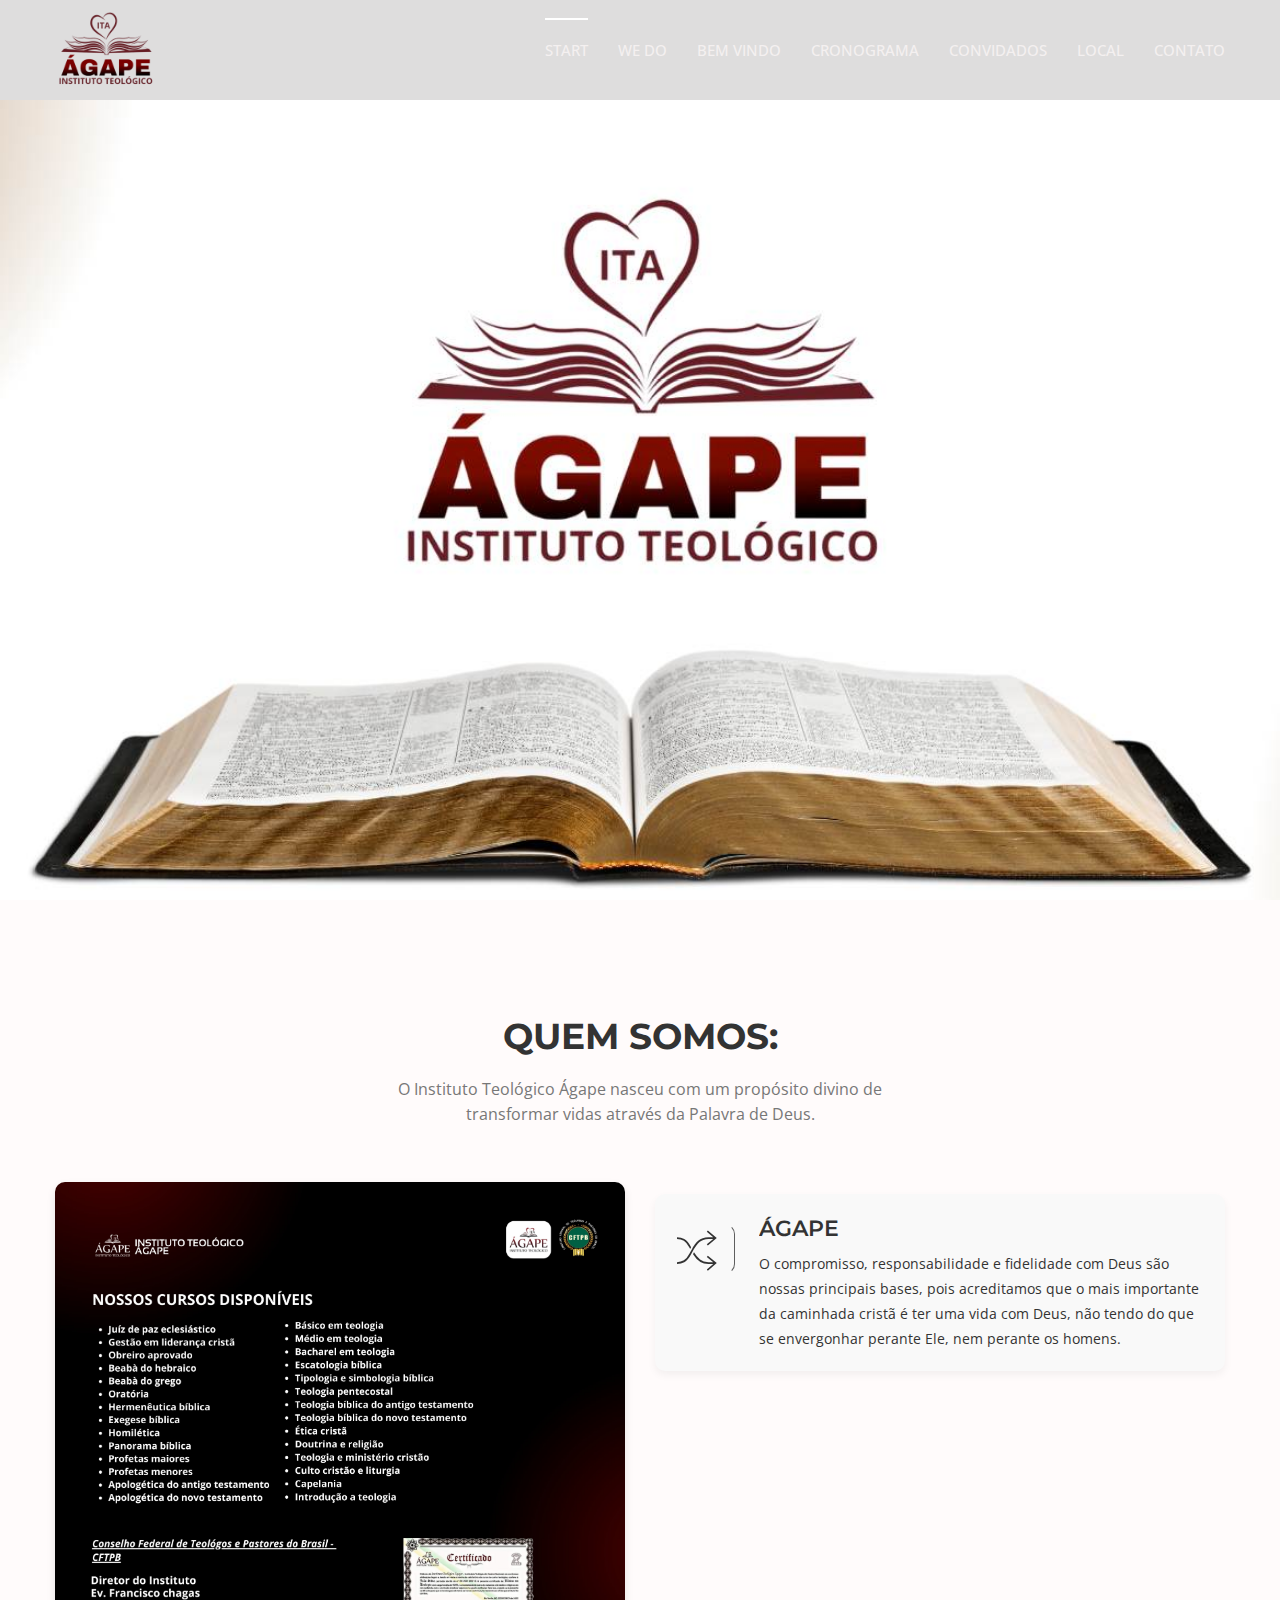
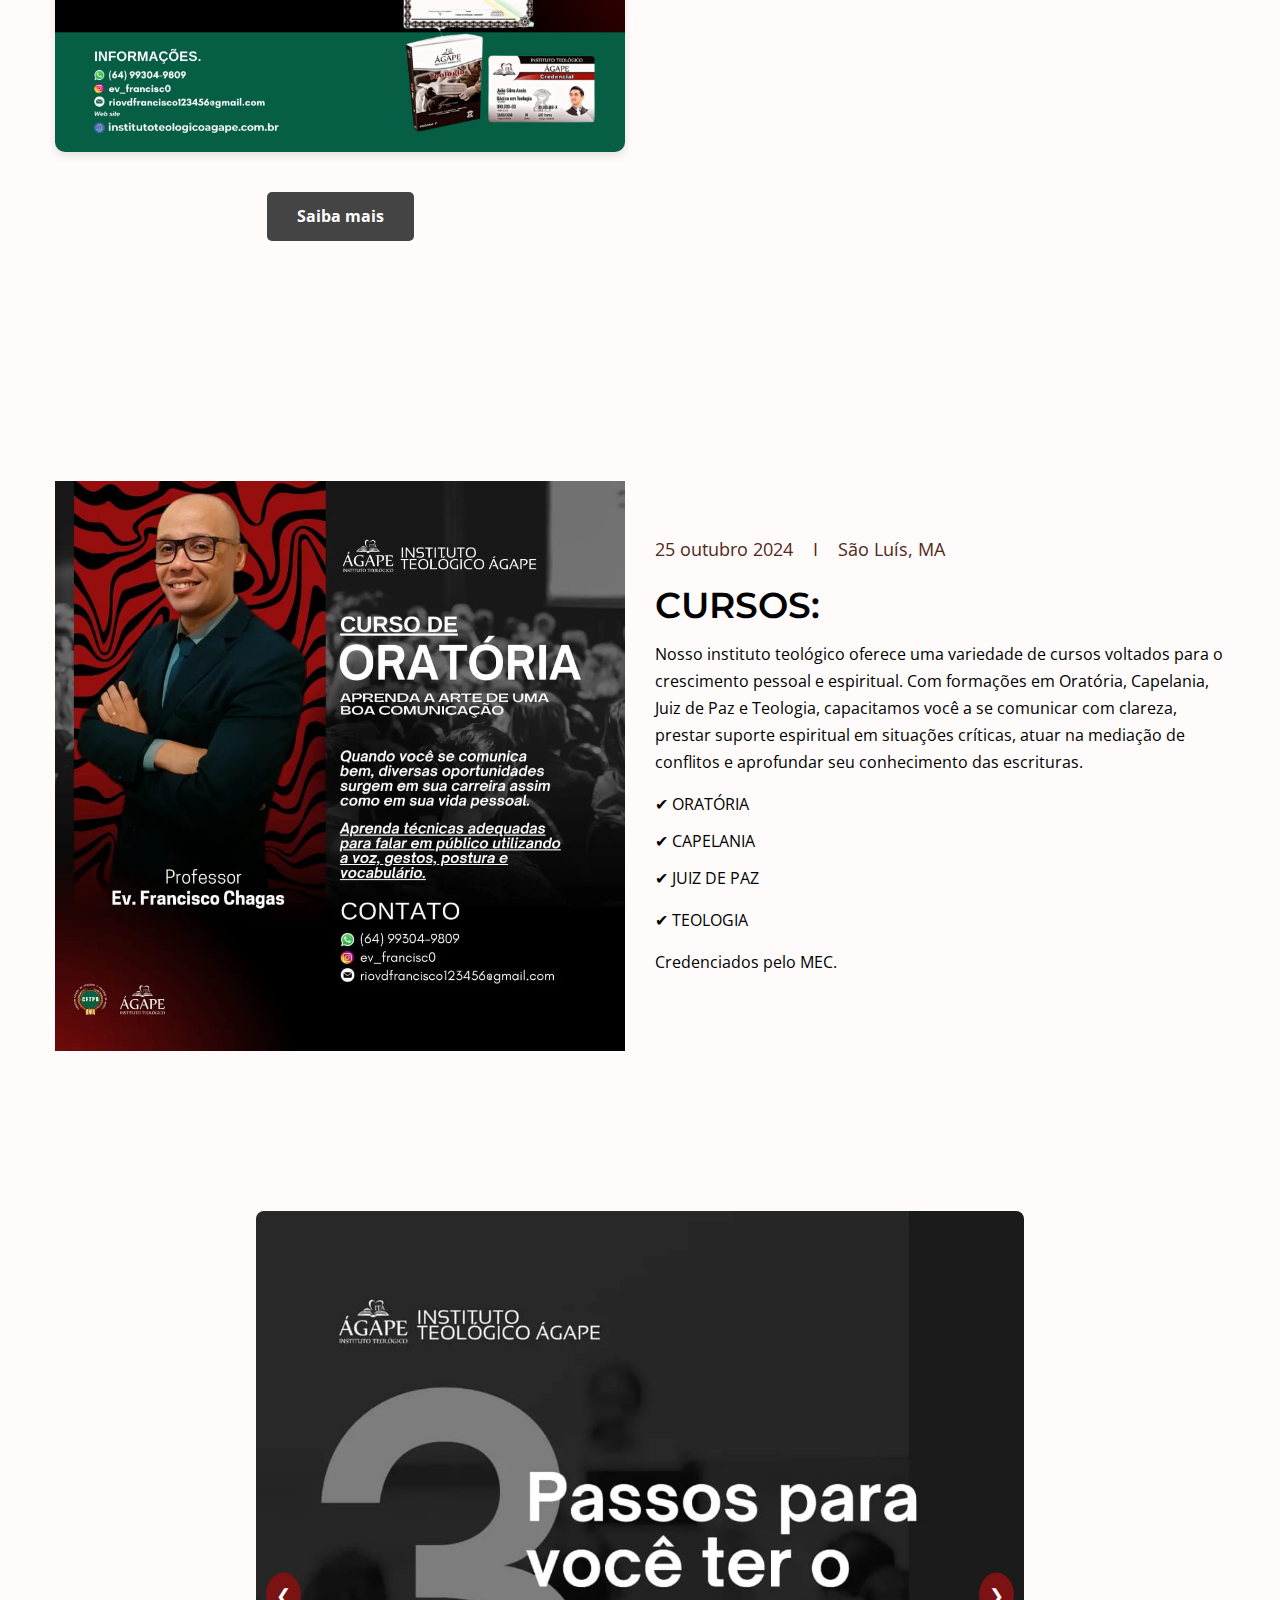
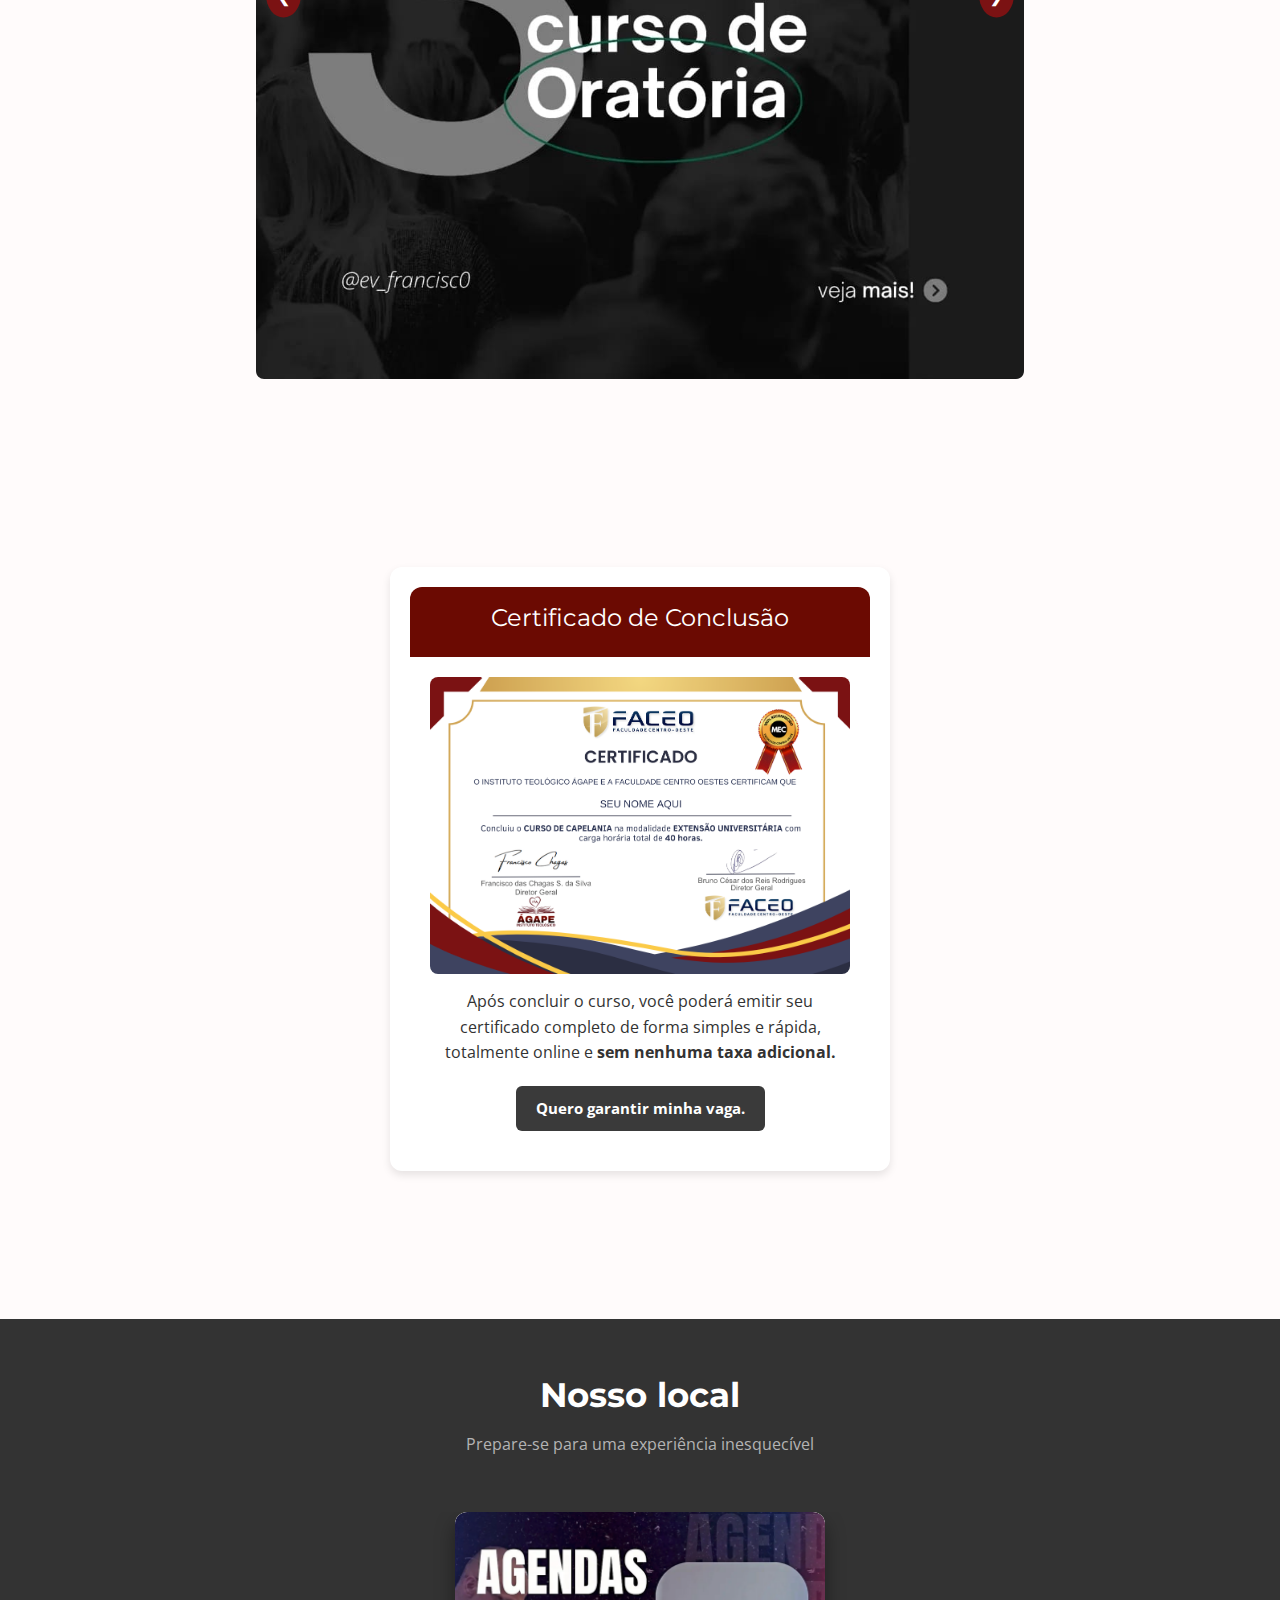
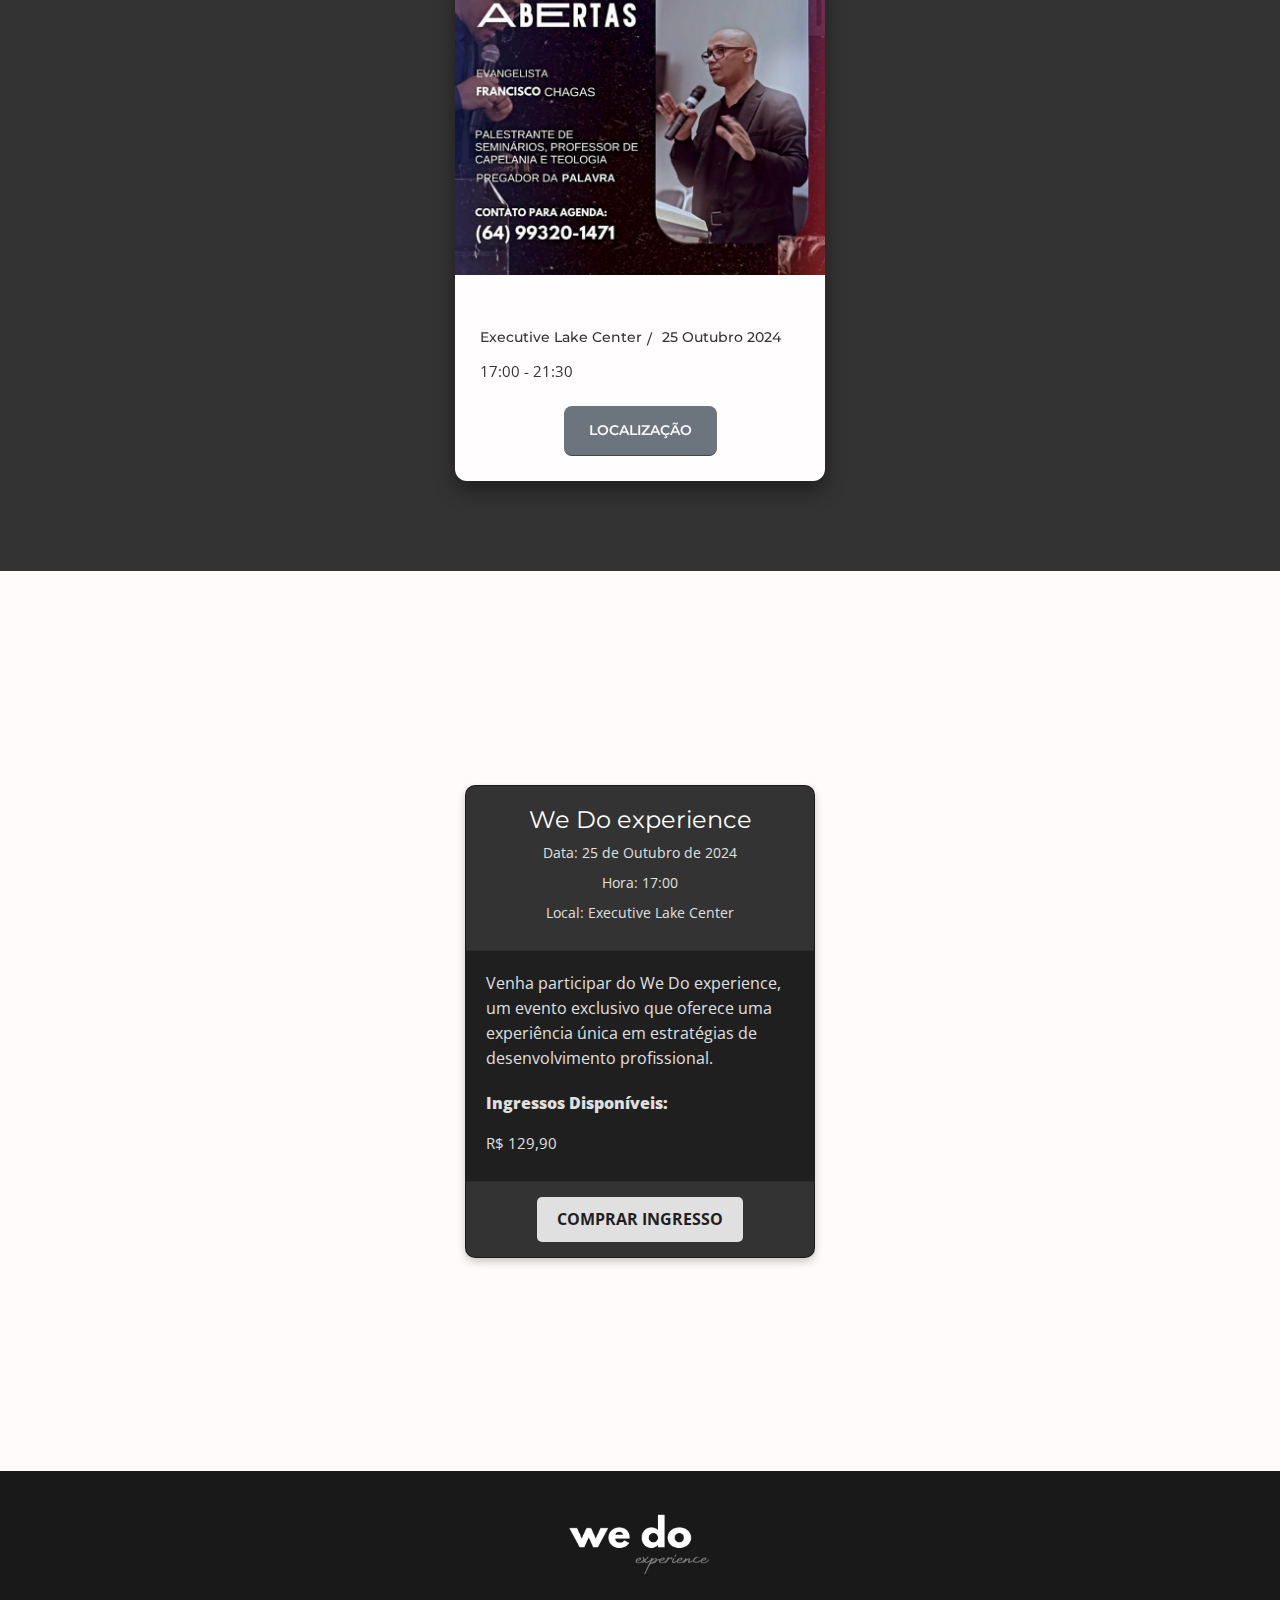
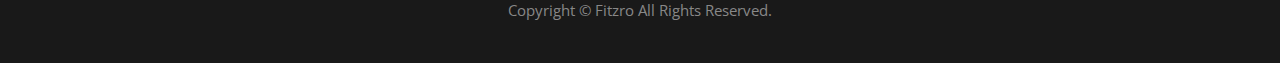
==== commit ea4605b6: "first commit" ====
--- a/index.html
+++ b/index.html
@@ -36,7 +36,7 @@
                 <div class="col-lg-3 col-md-6 col-6">
                     <div class="logo">
                         <a href="index.html">
-                            <img src="assets/images/logo/logo2.jpeg" alt="logo">
+                            <img rel="preload" src="assets/images/logo/logo-agape.png" alt="logo">
                         </a>
                     </div>
                 </div>
@@ -46,22 +46,20 @@
                     <div class="menu-area d-flex align-items-center justify-content-end">
                         <nav class="main-menu text-center">
                             <ul  class="sectionNav">
-                                <li class="current"><a href="#home">HOME</a></li>
+                                <li class="current"><a href="#home">START</a></li>
                                 <li><a href="#about">WE DO</a></li>
-                                <li><a href="#service">SERVIÇOS</a></li>
-                                <li><a href="#schedule">XXX</a></li>
+                                <li><a href="#service">BEM VINDO</a></li>
+                                <li><a href="#schedule">CRONOGRAMA</a></li>
                                 <li><a href="#team">CONVIDADOS</a></li>
-                                <li><a href="#blog">XXX</a></li>
-                                <li><a href="#contact">CONTATO</a></li>
+                                <li><a href="#blog">LOCAL</a></li>
+                                <li><a href="#card-venda">CONTATO</a></li>
                             </ul>
                         </nav><!--// main-menu -->
                     </div>
                 </div>
                 
                 <!-- Show in small device Start -->
-                <div class="clickable-menu clickable-mainmenu-active d-block d-lg-none col-md-6 col-6">
-                    <a href="#"><i class="ion-android-menu"></i></a>
-                </div>
+                
                 <div class="clickable-mainmenu">
                     <div class="clickable-mainmenu-icon">
                         <button class="clickable-mainmenu-close">
@@ -96,7 +94,7 @@
 
     <div class="hero-slider hero-slider-one" id="home">
         <!--Start Single Slider-->
-        <div class="hero-slide-item d-flex image-bg align-items-center" style="background-image: url(assets/images/hero/hero-1.png)">
+        <div class="hero-slide-item d-flex image-bg align-items-center" style="background-image: url(assets/images/hero/hero-2.jpg)">
             <div class="container">
                 <div class="row ">
                     <div class="col-lg-12 col-md-12">
@@ -105,7 +103,7 @@
                                 <h2></h2>
                                 <h1></h1>
                                 <p></p>
-                                <a href="about.html" class="btn">GARANTA JÁ</a>
+                                <!--<a href="about.html" class="btn">GARANTA JÁ</a>-->
                             </div>
                         </div>
                     </div>
@@ -114,7 +112,53 @@
         </div>
         <!--End Single Slider-->
     </div>
-    
+       <!-- Start Service Style-->
+<div class="section-service section-pt section-pb-90" id="service">
+    <div class="container">
+        <div class="row">
+            <div class="col-lg-12">
+                <div class="section-title text-center">
+                    <h2>QUEM SOMOS:</h2>
+                    <p>O Instituto Teológico Ágape nasceu com um propósito divino de transformar vidas através da Palavra de Deus.</p>
+                </div>
+            </div>
+        </div>
+        <div class="row">
+            <div class="col-lg-6 col-md-12 col-sm-12 col-12 mb-30">
+                <div class="thumb">
+                    <!-- Replace the image with a video -->
+                    <img class="service-video" width="100%" src="assets/images/agape-img/nav-02.jpeg" alt="Service Image">
+
+                </div>
+                <div class="wel-btn">
+                    <a href="https://www.instagram.com/ev_francisc0/" target="_blank" class="styled-button">Saiba mais</a>
+                </div>
+                
+            </div>
+            
+            
+            
+            <div class="col-lg-6 col-md-12 col-sm-12 col-12 mb-30">
+                <!-- Start Single Service -->
+                <div class="service text-left service-6 bd-service">
+                    <div class="icons">
+                        <i class="ion-ios-shuffle"></i>
+                    </div>
+                    <div class="content">
+                        <h4>ÁGAPE</h4>
+                        <p>O compromisso, responsabilidade e fidelidade com Deus são nossas principais bases, pois acreditamos que o mais importante da caminhada cristã é ter uma vida com Deus, não tendo do que se envergonhar perante Ele, nem perante os homens.
+                        </p>
+                    </div>
+                </div>
+                <!-- End Single Service -->
+
+              
+                <!-- End Single Service -->
+            </div>
+        </div>
+    </div>
+</div>
+<!-- End Service Style-->
 </div><!-- Hero Section End -->
 
 <!-- Page Conttent -->
@@ -127,897 +171,179 @@
 
                 <div class="col-lg-6 col-md-12 col-sm-12 col-12">
                     <div class="thumb">
-                        <img src="assets/images/about/about-01.jpg" alt="welcome">
+                        <img src="assets/images/agape-img/nav-01.jpeg" alt="welcome">
                     </div>
                 </div>
 
                 <div class="col-lg-6 col-md-12 col-sm-12 col-12">
                     <div class="bd-welcome-inner">
                         <div class="content">
-                            <ul>
-                                <li>25  outubro 2024 </li>
-                                <li class="separator">I</li>
+                            <ul style="margin-bottom: 15px;">
+                                <li style="margin-bottom: 5px;"> 25 outubro 2024</li>
+                                <li class="separator" style="margin-bottom: 7px;">I</li>
                                 <li>São Luís, MA</li>
                             </ul>
-                            <h2>We Do <span>Experience</span></h2>
-
-                            <p>Lorem ipsum dolor sit amet, consectetur adipisicing elit, sed do eiusmod tempor incididu ut labore et dolore magna aliqua. Ut enim ad min veniam, quis nostrud exercitation ullamco laboris nisi ut aliquip ex ea commodo consequat. Duis aute irure dolor in reprehenderit in voluptate velit.</p>
-                            <div class="wel-btn">
-                                <a href="#">Garanta seu lugar</a>
-                                <a href="#">Vaga limitadas</a>
-                            </div>
+                            <h2 style="margin-bottom: 15px;"><span>CURSOS:
+                            </span></h2>
+                            
+                            <p style="margin-bottom: 15px;">
+                                Nosso instituto teológico oferece uma variedade de cursos voltados para o crescimento pessoal e espiritual. Com formações em Oratória, Capelania, Juiz de Paz e Teologia, capacitamos você a se comunicar com clareza, prestar suporte espiritual em situações críticas, atuar na mediação de conflitos e aprofundar seu conhecimento das escrituras.
+                            </p>
+     
+                            <div style="margin-bottom: 10px;"><p style="margin: 0;">✔ ORATÓRIA</p></div>
+                            <div style="margin-bottom: 10px;"><p style="margin: 0;">✔ CAPELANIA</p></div>
+                            <div style="margin-bottom: 15px;"><p style="margin: 0;">✔ JUIZ DE PAZ</p></div>
+                            <div style="margin-bottom: 15px;"><p style="margin: 0;">✔ TEOLOGIA</p></div>
+                            <p style="margin-bottom: 20px;">Credenciados pelo MEC.</p>
+                            
                         </div>
                     </div>
                 </div>
-
-            </div>
-        </div>
-    </div>
+                
+                
+                
+                
+
+            </div>
+        </div>
+    </div>
+    
     <!-- End Welcome Area -->
     
-    
-    <!-- Start Service Style-->
-    <div class="section-service section-pt section-pb-90 bg-gray">
-        <div class="container">
-            <div class="row">
+    <div id="carousel-container">
+        <div id="carousel">
+            <div class="carousel-item active">
+                <img src="./assets/images/agape-img/carrossel-01.jpeg" alt="Imagem 1">
+            </div>
+            <div class="carousel-item">
+                <img src="./assets/images/agape-img/carrossel-02.jpeg" alt="Imagem 2">
+            </div>
+            <div class="carousel-item">
+                <img src="./assets/images/agape-img/carrossel-03.jpeg" alt="Imagem 3">
+            </div>
+        </div>
+        <button id="prev-btn">&#10094;</button>
+        <button id="next-btn">&#10095;</button>
+    </div>
+    
+    
+   
+    
+
+    <!-- End Counterup Style-->
+    
+    <div id="certificate-container">
+        <div id="certificate-card">
+            <div id="certificate-header">
+                <h2>Certificado de Conclusão</h2>
+            </div>
+            <div id="certificate-content">
+                <div id="certificate-image">
+                    <img src="./assets/images/blog/certific.png" alt="Certificado">
+                </div>
+                <div id="certificate-text">
+                    <p>
+                        Após concluir o curso, você poderá emitir seu certificado completo de forma simples e rápida, totalmente online e <strong> sem nenhuma taxa adicional.</strong></p>
+                </div>
+                <div id="certificate-button">
+                    <a href="https://web.whatsapp.com/send?phone=5564993049809&text=Ol%C3%A1!%20Encontrei%20informa%C3%A7%C3%B5es%20no%20site%20e%20gostaria%20de%20saber%20mais%20sobre%20os%20cursos%20dispon%C3%ADveis." target="_blank" id="download-btn">Quero garantir minha vaga.</a>
+                </div>
+            </div>
+        </div>
+    </div>
+    
+    
+    
+    
+   
+    
+
+    
+    <!-- Start Post Carousel Style-->
+<div class="section-post-carousel section-ptb" id="blog">
+    <div class="container">
+        <div class="row">
+            <div class="col-lg-12">
+                <div class="section-title text-center">
+                    <h2>Nosso local</h2>
+                    <p>Prepare-se para uma experiência inesquecível</p>
+                </div>
+            </div>
+        </div>
+        <div class="mt--50">
+            <div class="row post-carousel-wrapper post-carousel-active-5 carpenter-post-wrapper">
                 <div class="col-lg-12">
-                    <div class="section-title text-center">
-                        <h2>Why We Do Experience</h2>
-                        <p></p>
-                    </div>
-                </div>
-            </div>
-            <div class="row mt--20">
-                <!-- Start Single Service -->
-                <div class="col-lg-4 col-md-6 col-sm-12 col-12">
-                    <div class="service text-center service-2 body-fit-choose padding-none mb-30">
-                        <div class="content">
-                            <i class="ion-ios-shuffle"></i>
-                            <h4>1. Marketing Digital</h4>
-                            <p>
-                                Descubra como o marketing digital pode transformar seu negócio. Nosso especialista trará estratégias inovadoras para impulsionar suas campanhas e maximizar resultados, utilizando as mais recentes tendências do mercado digital.</p>
-                            <a class="readmore_btn" href="#">Saiba mais</a>
-                        </div>
-                    </div>
-                </div>
-                <!-- End Single Service -->
-                <!-- Start Single Service -->
-                <div class="col-lg-4 col-md-6 col-sm-12 col-12">
-                    <div class="service text-center service-2 body-fit-choose padding-none mb-30">
-                        <div class="content">
-                            <i class="ion-ios-flame-outline"></i>
-                            <h4>2. Gestão Financeira</h4>
-                            <p>Garanta a saúde financeira do seu negócio com as dicas práticas do nosso expert em gestão financeira. Ele vai te ensinar a gerir melhor seu fluxo de caixa e a fazer investimentos estratégicos para um crescimento sustentável.</p>
-                            <a class="readmore_btn" href="#">Saiba mais</a>
-                        </div>
-                    </div>
-                </div>
-                <!-- End Single Service -->
-                <!-- Start Single Service -->
-                <div class="col-lg-4 col-md-6 col-sm-12 col-12">
-                    <div class="service text-center service-2 body-fit-choose padding-none mb-30">
-                        <div class="content">
-                            <i class="ion-ios-lightbulb-outline"></i>
-                            <h4>3. Mentoria Pessoal</h4>
-                            <p>Alcance seu potencial máximo com a orientação do nosso mentor pessoal. Ele compartilhará técnicas de autoconhecimento e desenvolvimento de habilidades que vão te ajudar a superar desafios e conquistar seus objetivos.</p>
-                            <a class="readmore_btn" href="#">Saiba mais</a>
-                        </div>
-                    </div>
-                </div>
-                <!-- End Single Service -->
-
-            </div>
-        </div>
-    </div>
-    <!-- End Service Style-->
-    
-    
-    <!-- Start Service Style-->
-    <div class="section-service section-pt section-pb-90" id="service">
-        <div class="container">
-            <div class="row">
-                <div class="col-lg-12">
-                    <div class="section-title text-center">
-                        <h2>Our Services</h2>
-                        <p>Lorem ipsum dolor sit amet, consectetur adipisicing elit sed do eiusmod.</p>
-                    </div>
-                </div>
-            </div>
-            <div class="row">
-                <div class="col-lg-6 col-md-12 col-sm-12 col-12 mb-30">
-                    <div class="thumb">
-                        <img src="assets/images/serviece/service-lg.png" alt="images">
-                    </div>
-                </div>
-                <div class="col-lg-6 col-md-12 col-sm-12 col-12 mb-30">
-                    <!-- Start Single Service -->
-                    <div class="service text-left service-6 bd-service">
-                        <div class="icons">
-                            <i class="ion-ios-shuffle"></i>
-                        </div>
-                        <div class="content">
-                            <h4>Cycling</h4>
-                            <p>Lorem ipsum dolor sit amet, consectetur adipisicing elit, sed do eius tempor incid ut labore et dolore magna aliqua. Ut enim ad minim ve quis nostrud exercitatio ullamco</p>
-                        </div>
-                    </div>
-                    <!-- End Single Service -->
-
-                    <!-- Start Single Service -->
-                    <div class="service text-left service-6 bd-service">
-                        <div class="icons">
-                            <i class="ion-ios-flame-outline"></i>
-                        </div>
-                        <div class="content">
-                            <h4>Hatha Yoga</h4>
-                            <p>Lorem ipsum dolor sit amet, consectetur adipisicing elit, sed do eius tempor incid ut labore et dolore magna aliqua. Ut enim ad minim ve quis nostrud exercitatio ullamco</p>
-                        </div>
-                    </div>
-                    <!-- End Single Service -->
-
-                    <!-- Start Single Service -->
-                    <div class="service text-left service-6 bd-service">
-                        <div class="icons">
-                            <i class="ion-ios-lightbulb-outline"></i>
-                        </div>
-                        <div class="content">
-                            <h4>Running</h4>
-                            <p>Lorem ipsum dolor sit amet, consectetur adipisicing elit, sed do eius tempor incid ut labore et dolore magna aliqua. Ut enim ad minim ve quis nostrud exercitatio ullamco</p>
-                        </div>
-                    </div>
-                    <!-- End Single Service -->
-
-                    <!-- Start Single Service -->
-                    <div class="service text-left service-6 bd-service">
-                        <div class="icons">
-                            <i class="ion-android-bulb"></i>
-                        </div>
-                        <div class="content">
-                            <h4>Group Programs</h4>
-                            <p>Lorem ipsum dolor sit amet, consectetur adipisicing elit, sed do eius tempor incid ut labore et dolore magna aliqua. Ut enim ad minim ve quis nostrud exercitatio ullamco</p>
-                        </div>
-                    </div>
-                    <!-- End Single Service -->
-
-                </div>
-            </div>
-        </div>
-    </div>
-    <!-- End Service Style-->
-    
-    <!-- Start Counterup Style-->
-    <div class="section-counterup section-pt-90 section-pb bg_image--103">
-        <div class="container">
-            <div class="row">
-                <!-- Start Single Counter -->
-                <div class="col-lg-3 col-md-3 col-sm-6 col-12">
-                    <div class="funfact counter-style--5 body-counter mt-30">
-                        <div class="content">
-                            <span class="count">3122</span>
-                            <h2 class="fact-title">Student</h2>
-                        </div>
-                    </div>
-                </div>
-                <!-- End Single Counter -->
-
-                <!-- Start Single Counter -->
-                <div class="col-lg-3 col-md-3 col-sm-6 col-12">
-                    <div class="funfact counter-style--5 body-counter mt-30">
-                        <div class="content">
-                            <span class="count">426</span>
-                            <h2 class="fact-title">Teacher</h2>
-                        </div>
-                    </div>
-                </div>
-                <!-- End Single Counter -->
-
-                <!-- Start Single Counter -->
-                <div class="col-lg-3 col-md-3 col-sm-6 col-12">
-                    <div class="funfact counter-style--5 body-counter mt-30">
-                        <div class="content">
-                            <span class="count">3129</span>
-                            <h2 class="fact-title">Classroom</h2>
-                        </div>
-                    </div>
-                </div>
-                <!-- End Single Counter -->
-
-                <!-- Start Single Counter -->
-                <div class="col-lg-3 col-md-3 col-sm-6 col-12">
-                    <div class="funfact counter-style--5 body-counter mt-30">
-                        <div class="content">
-                            <span class="count">212</span>
-                            <h2 class="fact-title">School Bus</h2>
-                        </div>
-                    </div>
-                </div>
-                <!-- End Single Counter -->
-
-
-            </div>
-        </div>
-    </div>
-    <!-- End Counterup Style-->
-    
-    <!-- Start Table Style-->
-    <div class="section-table section-ptb" id="schedule">
-        <div class="container">
-            <div class="row">
-                <div class="col-lg-12">
-                    <div class="section-title text-center">
-                        <h2>Class Schedule</h2>
-                        <p>Lorem ipsum dolor sit amet, consectetur adipisicing elit sed do eiusmod.</p>
-                    </div>
-                </div>
-            </div>
-            <div class="row mt--50">
-                <div class="col-lg-12">
-                    <form class="event-form" action="#">	
-                        <!-- Table Tab -->
-                        <div class="event-tab-content nav justify-content-between bd-tab" role="tablist">
-                            <a class="nav-link active show" data-toggle="tab" href="#day1" role="tab"><span class="day">Day- 01</span> <span>21 Febr 2019</span></a>
-                            <a class="nav-link" data-toggle="tab" href="#day2" role="tab"><span class="day">Day- 02</span> <span>21 Febr 2019</span></a>
-                            <a class="nav-link" data-toggle="tab" href="#day3" role="tab"><span class="day">Day- 03</span> <span>21 Febr 2019</span></a>
-                            <a class="nav-link" data-toggle="tab" href="#day4" role="tab"><span class="day">Day- 04</span> <span>21 Febr 2019</span></a>
-                            <a class="nav-link" data-toggle="tab" href="#day5" role="tab"><span class="day">Day- 05</span> <span>21 Febr 2019</span></a>
-                        </div>
-
-                        <div class="event-table-content body-table">
-
-                            <!-- Start Single Table -->
-                            <div class="ht-event-table-style table-responsive tab-pane fade active show" id="day1" role="tabpanel">
-                                <table class="table">
-                                    <thead>
-                                        <tr>
-                                            <th class="day-1">#</th>
-                                            <th class="day-2">Topic</th>
-                                            <th class="day-3">Speaker (S)</th>
-                                            <th class="day-4">Time</th>
-                                            <th class="day-5">Venue</th>
-                                        </tr>
-                                    </thead>
-
-                                    <tbody>
-                                        <tr>
-                                            <td class="day-1">01</td>
-                                            <td class="day-2">What is ux design</td>
-                                            <td class="day-3">Carolyn Stanley</td>
-                                            <td class="day-4">10.30 am - 01.30 pm</td>
-                                            <td class="day-5">Hard Rock Hotel</td>
-                                        </tr>
-
-                                        <tr>
-                                            <td class="day-1">02</td>
-                                            <td class="day-2">What is ux design</td>
-                                            <td class="day-3">Carolyn Stanley</td>
-                                            <td class="day-4">10.30 am - 01.30 pm</td>
-                                            <td class="day-5">Hard Rock Hotel</td>
-                                        </tr>
-
-                                        <tr>
-                                            <td class="day-1">03</td>
-                                            <td class="day-2">What is ux design</td>
-                                            <td class="day-3">Carolyn Stanley</td>
-                                            <td class="day-4">10.30 am - 01.30 pm</td>
-                                            <td class="day-5">Hard Rock Hotel</td>
-                                        </tr>
-
-                                        <tr>
-                                            <td class="day-1">04</td>
-                                            <td class="day-2">What is ux design</td>
-                                            <td class="day-3">Carolyn Stanley</td>
-                                            <td class="day-4">10.30 am - 01.30 pm</td>
-                                            <td class="day-5">Hard Rock Hotel</td>
-                                        </tr>
-
-                                    </tbody>
-                                </table>
-                            </div>
-                            <!-- End Single Table -->
-
-                            <!-- Start Single Table -->
-                            <div class="ht-event-table-style table-responsive tab-pane fade" id="day2" role="tabpanel">
-                                <table class="table">
-
-                                    <thead>
-                                        <tr>
-                                            <th class="day-1">#</th>
-                                            <th class="day-2">Topic</th>
-                                            <th class="day-3">Speaker (S)</th>
-                                            <th class="day-4">Time</th>
-                                            <th class="day-5">Venue</th>
-                                        </tr>
-                                    </thead>
-
-                                    <tbody>
-                                        <tr>
-                                            <td class="day-1">01</td>
-                                            <td class="day-2">What is ux design</td>
-                                            <td class="day-3">Carolyn Stanley</td>
-                                            <td class="day-4">10.30 am - 01.30 pm</td>
-                                            <td class="day-5">Hard Rock Hotel</td>
-                                        </tr>
-
-                                        <tr>
-                                            <td class="day-1">02</td>
-                                            <td class="day-2">What is ux design</td>
-                                            <td class="day-3">Carolyn Stanley</td>
-                                            <td class="day-4">10.30 am - 01.30 pm</td>
-                                            <td class="day-5">Hard Rock Hotel</td>
-                                        </tr>
-
-                                        <tr>
-                                            <td class="day-1">03</td>
-                                            <td class="day-2">What is ux design</td>
-                                            <td class="day-3">Carolyn Stanley</td>
-                                            <td class="day-4">10.30 am - 01.30 pm</td>
-                                            <td class="day-5">Hard Rock Hotel</td>
-                                        </tr>
-
-                                        <tr>
-                                            <td class="day-1">04</td>
-                                            <td class="day-2">What is ux design</td>
-                                            <td class="day-3">Carolyn Stanley</td>
-                                            <td class="day-4">10.30 am - 01.30 pm</td>
-                                            <td class="day-5">Hard Rock Hotel</td>
-                                        </tr>
-
-                                    </tbody>
-                                </table>
-                            </div>
-                            <!-- End Single Table -->
-
-                            <!-- Start Single Table -->
-                            <div class="ht-event-table-style table-responsive tab-pane fade" id="day3" role="tabpanel">
-                                <table class="table">
-
-                                    <thead>
-                                        <tr>
-                                            <th class="day-1">#</th>
-                                            <th class="day-2">Topic</th>
-                                            <th class="day-3">Speaker (S)</th>
-                                            <th class="day-4">Time</th>
-                                            <th class="day-5">Venue</th>
-                                        </tr>
-                                    </thead>
-
-                                    <tbody>
-                                        <tr>
-                                            <td class="day-1">01</td>
-                                            <td class="day-2">Tiffany Young</td>
-                                            <td class="day-3">Carolyn Stanley</td>
-                                            <td class="day-4">10.30 am - 01.30 pm</td>
-                                            <td class="day-5">Hard Rock Hotel</td>
-                                        </tr>
-
-                                        <tr>
-                                            <td class="day-1">02</td>
-                                            <td class="day-2">What is ux design</td>
-                                            <td class="day-3">Carolyn Stanley</td>
-                                            <td class="day-4">10.30 am - 01.30 pm</td>
-                                            <td class="day-5">Hard Rock Hotel</td>
-                                        </tr>
-
-                                        <tr>
-                                            <td class="day-1">03</td>
-                                            <td class="day-2">What is ux design</td>
-                                            <td class="day-3">Carolyn Stanley</td>
-                                            <td class="day-4">10.30 am - 01.30 pm</td>
-                                            <td class="day-5">Hard Rock Hotel</td>
-                                        </tr>
-
-                                        <tr>
-                                            <td class="day-1">04</td>
-                                            <td class="day-2">What is ux design</td>
-                                            <td class="day-3">Carolyn Stanley</td>
-                                            <td class="day-4">10.30 am - 01.30 pm</td>
-                                            <td class="day-5">Hard Rock Hotel</td>
-                                        </tr>
-
-                                    </tbody>
-                                </table>
-                            </div>
-                            <!-- End Single Table -->
-
-                            <!-- Start Single Table -->
-                            <div class="ht-event-table-style table-responsive tab-pane fade" id="day4" role="tabpanel">
-                                <table class="table">
-                                    <thead>
-                                        <tr>
-                                            <th class="day-1">#</th>
-                                            <th class="day-2">Topic</th>
-                                            <th class="day-3">Speaker (S)</th>
-                                            <th class="day-4">Time</th>
-                                            <th class="day-5">Venue</th>
-                                        </tr>
-                                    </thead>
-
-                                    <tbody>
-                                        <tr>
-                                            <td class="day-1">01</td>
-                                            <td class="day-2">What is ux design</td>
-                                            <td class="day-3">Carolyn Stanley</td>
-                                            <td class="day-4">10.30 am - 01.30 pm</td>
-                                            <td class="day-5">Hard Rock Hotel</td>
-                                        </tr>
-
-                                        <tr>
-                                            <td class="day-1">02</td>
-                                            <td class="day-2">What is ux design</td>
-                                            <td class="day-3">Carolyn Stanley</td>
-                                            <td class="day-4">10.30 am - 01.30 pm</td>
-                                            <td class="day-5">Hard Rock Hotel</td>
-                                        </tr>
-
-                                        <tr>
-                                            <td class="day-1">03</td>
-                                            <td class="day-2">What is ux design</td>
-                                            <td class="day-3">Carolyn Stanley</td>
-                                            <td class="day-4">10.30 am - 01.30 pm</td>
-                                            <td class="day-5">Hard Rock Hotel</td>
-                                        </tr>
-
-                                        <tr>
-                                            <td class="day-1">04</td>
-                                            <td class="day-2">What is ux design</td>
-                                            <td class="day-3">Carolyn Stanley</td>
-                                            <td class="day-4">10.30 am - 01.30 pm</td>
-                                            <td class="day-5">Hard Rock Hotel</td>
-                                        </tr>
-
-                                    </tbody>
-                                </table>
-                            </div>
-                            <!-- End Single Table -->
-
-                            <!-- Start Single Table -->
-                            <div class="ht-event-table-style table-responsive tab-pane fade" id="day5" role="tabpanel">
-                                <table class="table">
-                                    <thead>
-                                        <tr>
-                                            <th class="day-1">#</th>
-                                            <th class="day-2">Topic</th>
-                                            <th class="day-3">Speaker (S)</th>
-                                            <th class="day-4">Time</th>
-                                            <th class="day-5">Venue</th>
-                                        </tr>
-                                    </thead>
-
-                                    <tbody>
-                                        <tr>
-                                            <td class="day-1">01</td>
-                                            <td class="day-2">Wordpress repository</td>
-                                            <td class="day-3">Carolyn Stanley</td>
-                                            <td class="day-4">10.30 am - 01.30 pm</td>
-                                            <td class="day-5">Hard Rock Hotel</td>
-                                        </tr>
-
-                                        <tr>
-                                            <td class="day-1">02</td>
-                                            <td class="day-2">What is ux design</td>
-                                            <td class="day-3">Wordpress repository</td>
-                                            <td class="day-4">10.30 am - 01.30 pm</td>
-                                            <td class="day-5">Hard Rock Hotel</td>
-                                        </tr>
-
-                                        <tr>
-                                            <td class="day-1">03</td>
-                                            <td class="day-2">What is ux design</td>
-                                            <td class="day-3">Carolyn Stanley</td>
-                                            <td class="day-4">10.30 am - 01.30 pm</td>
-                                            <td class="day-5">Hard Rock Hotel</td>
-                                        </tr>
-
-                                        <tr>
-                                            <td class="day-1">04</td>
-                                            <td class="day-2">What is ux design</td>
-                                            <td class="day-3">Carolyn Stanley</td>
-                                            <td class="day-4">10.30 am - 01.30 pm</td>
-                                            <td class="day-5">Hard Rock Hotel</td>
-                                        </tr>
-
-                                    </tbody>
-                                </table>
-                            </div>
-                            <!-- End Single Table -->
-
-                        </div>
-
-                    </form>	
-                </div>
-            </div>
-        </div>
-    </div>
-    <!-- End Table Style-->
-    
-    
-    <!-- Start Contact Form Style -->
-    <div class="section-contact section-ptb bg_image-service">
-        <div class="container">
-            <div class="row">
-                <div class="col-lg-6 col-md-12 col-12">
-                    <div class="section-title-2 text-left">
-                        <h2>Book an Appointment</h2>
-                        <p>Lorem ipsum dolor sit amet, consectetur adipisicing elit sed do eiusmod.</p>
-                    </div>
-                </div>
-            </div>
-            <div class="row">
-                <div class="col-lg-6 col-md-12 col-sm-12 col-12">
-                    <div class="form_wrapper form-style-1 mt--10 cln-service-boking">
-                        <!-- Start Form -->
-                        <form action="#">
-                            <div class="row">
-                                <div class="col-lg-6">
-                                    <input type="text" placeholder="Your Name*">
-                                </div>
-
-                                <div class="col-lg-6">
-                                    <input type="email" placeholder="Your Mail*">
-                                </div>
-
-                                <div class="col-lg-12">
-                                    <textarea name="message" placeholder="Massege*"></textarea>
-                                </div>
-
-                                <div class="col-lg-12">
-                                    <input type="submit" value="SEND MESSAGE">
-                                </div>
-                            </div>
-                        </form>
-                        <!-- End Form -->
-                    </div>
-                </div>
-            </div>
-        </div>
-    </div>
-    <!-- End Contact Form Style -->
-    
-    <!-- Start Team Style -->
-    <div class="section-team section-pt section-pb-90" id="team">
-        <div class="container">
-            <div class="row">
-                <div class="col-lg-12">
-                    <div class="section-title text-center">
-                        <h2>Nossos palestrantes</h2>
-                        <p>We Do experience.</p>
-                    </div>
-                </div>
-            </div>
-            <!-- Start Team Area -->
-            <div class="row mt--30">
-
-                <!-- Start Single Team -->
-                <div class="col-xl-4 col-lg-4 col-md-6 col-sm-6 col-12">
-                    <div class="team team-3 by-team mb-30">
+                    <!-- Start Single Post -->
+                    <div class="post-carousel post-carousel-5 carpenter-post">
                         <div class="thumb">
                             <a href="#">
-                                <img src="assets/images/team/team-01.png" alt="team img">
+                                <img src="assets/images/blog/blog-01.png" alt="Executive Lake Center">
                             </a>
-                            <div class="team-hover-action">
-
-                                <div class="team-click-action">
-                                    <div class="plus_click"></div>
-                                    <h4><a href="#">Rafão de menezes</a></h4>
-                                    <span>Marketing digital</span>
-                                    <ul class="social-network social-net-4">
-                                        <li><a class="facebook" href="#"><i class="fa fa-facebook"></i></a></li>
-                                        <li><a class="twitter" href="#"><i class="fa fa-twitter"></i></a></li>
-                                        <li><a class="google-plus" href="#"><i class="fa fa-google-plus"></i></a></li>
-                                        <li><a class="vimeo" href="#"><i class="fa fa-vimeo"></i></a></li>
-                                    </ul>
-
-                                </div>
-
-                            </div>
                         </div>
-                    </div>
-                </div>
-                <!-- End Single Team -->
-                <!-- Start Single Team -->
-                <div class="col-xl-4 col-lg-4 col-md-6 col-sm-6 col-12">
-                    <div class="team team-3 by-team mb-30">
-                        <div class="thumb">
-                            <a href="#">
-                                <img src="assets/images/team/team-02.png" alt="team img">
-                            </a>
-                            <div class="team-hover-action">
-
-                                <div class="team-click-action">
-                                    <div class="plus_click"></div>
-                                    <h4><a href="#">Rayssa Oliveira</a></h4>
-                                    <span>Mentoria Pessoal </span>
-                                    <ul class="social-network social-net-4">
-                                        <li><a class="facebook" href="#"><i class="fa fa-facebook"></i></a></li>
-                                        <li><a class="twitter" href="#"><i class="fa fa-twitter"></i></a></li>
-                                        <li><a class="google-plus" href="#"><i class="fa fa-google-plus"></i></a></li>
-                                        <li><a class="vimeo" href="#"><i class="fa fa-vimeo"></i></a></li>
-                                    </ul>
-
-                                </div>
-
-                            </div>
-                        </div>
-                    </div>
-                </div>
-                <!-- End Single Team -->
-                <!-- Start Single Team -->
-                <div class="col-xl-4 col-lg-4 col-md-6 col-sm-6 col-12">
-                    <div class="team team-3 by-team mb-30">
-                        <div class="thumb">
-                            <a href="#">
-                                <img src="assets/images/team/team-03.png" alt="team img">
-                            </a>
-                            <div class="team-hover-action">
-
-                                <div class="team-click-action">
-                                    <div class="plus_click"></div>
-                                    <h4><a href="#">Richardson Neves</a></h4>
-                                    <span>Gestão financeira</span>
-                                    <ul class="social-network social-net-4">
-                                        <li><a class="facebook" href="#"><i class="fa fa-facebook"></i></a></li>
-                                        <li><a class="twitter" href="#"><i class="fa fa-twitter"></i></a></li>
-                                        <li><a class="google-plus" href="#"><i class="fa fa-google-plus"></i></a></li>
-                                        <li><a class="vimeo" href="#"><i class="fa fa-vimeo"></i></a></li>
-                                    </ul>
-
-                                </div>
-
-                            </div>
-                        </div>
-                    </div>
-                </div>
-                <!-- End Single Team -->
-                <!-- Start Single Team -->
-                <!-- […] 
-                <div class="col-xl-3 col-lg-3 col-md-6 col-sm-6 col-12">
-                    <div class="team team-3 by-team mb-30">
-                        <div class="thumb">
-                            <a href="#">
-                                <img src="assets/images/team/team-01.jpg" alt="team img">
-                            </a>
-                            <div class="team-hover-action">
-
-                                <div class="team-click-action">
-                                    <div class="plus_click"></div>
-                                    <h4><a href="#">Jessica Watson</a></h4>
-                                    <span>Director</span>
-                                    <ul class="social-network social-net-4">
-                                        <li><a class="facebook" href="#"><i class="fa fa-facebook"></i></a></li>
-                                        <li><a class="twitter" href="#"><i class="fa fa-twitter"></i></a></li>
-                                        <li><a class="google-plus" href="#"><i class="fa fa-google-plus"></i></a></li>
-                                        <li><a class="vimeo" href="#"><i class="fa fa-vimeo"></i></a></li>
-                                    </ul>
-
-                                </div>
-
-                            </div>
-                        </div>
-                    </div>
-                </div>
-                -->
-                <!-- End Single Team -->
-            </div>
-            <!-- End Team Area -->
-        </div>
-    </div>
-    <!-- End Team Style -->
-    
-    <!-- Start Testimonial Style -->
-    <div class="section-testimonial-slider bg-gray section-ptb">
-        <div class="container">
-            <div class="row">
-                <div class="col-lg-8 offset-lg-2">
-                    <div class="testimonial-style-7 medical-clint testimonial-slide-active poss--relative">
-
-                        <!-- Start Single Testimonial -->
-                        <div class="testimonal">
-                            <img src="assets/images/testimoniail/01.png" alt="testimonal image">
-                            <p>Lorem ipsum dolor sit amet, consecte adipisic elit sed do eiusmod tempor incididu ut labore et dolore magna aliqua. Ut enim ad minim veniam quis nostrud.</p>
-                            <div class="clint-info">
-                                <h4>Nathan Lopez</h4>
-                                <span>Creative Director</span>
-                            </div>
-                        </div>
-                        <!-- End Single Testimonial -->
-
-                        <!-- Start Single Testimonial -->
-                        <div class="testimonal">
-                            <img src="assets/images/testimoniail/02.png" alt="testimonal image">
-                            <p>Lorem ipsum dolor sit amet, consecte adipisic elit sed do eiusmod tempor incididu ut labore et dolore magna aliqua. Ut enim ad minim veniam quis nostrud.</p>
-                            <div class="clint-info">
-                                <h4>Carolina Montoya</h4>
-                                <span>Creative Director</span>
-                            </div>
-                        </div>
-                        <!-- End Single Testimonial -->
-
-                    </div>
-                </div>
-            </div>
-        </div>
-    </div>
-    <!-- End Testimonial Style -->
-    
-    <!-- Start Post Carousel Style-->
-    <div class="section-post-carousel section-ptb" id="blog">
-        <div class="container">
-            <div class="row">
-                <div class="col-lg-12">
-                    <div class="section-title text-center">
-                        <h2>Latest News</h2>
-                        <p>Lorem ipsum dolor sit amet, conse adipisi elit sed do eiusmod tem incididunt ut labore et dolore magna.</p>
-                    </div>
-                </div>
-            </div>
-            <div class="mt--50">
-                <div class="row  post-carousel-wrapper post-carousel-active-5 carpenter-post-wrapper">
-                    <div class="col-lg-12">
-
-                        <!-- Start Single Post -->
-                        <div class="post-carousel post-carousel-5 carpenter-post">
-                            <div class="thumb">
-                                <a href="#">
-                                    <img src="assets/images/blog/thum-01.jpg" alt="elementor">
-                                </a>
-                            </div>
-                            <div class="ptc-content">
-                                <div class="content">
-                                    <ul class="meta">
-                                        <li><a href="#">Admin Name</a></li>
-                                        <li>10 March 2020</li>
-                                    </ul>
-                                    <h2><a href="#">Contrary to popular belief. </a></h2>
-                                    <p>Lorem ipsum dolor sit amet, consectetur adipisici elit, sed do eius
-                                        tempor incididu ut labore et dolore</p>
-                                    <div class="post-btn">
-                                        <a class="readmore-btn" href="#">READ MORE</a>
-                                    </div>
+                        <div class="ptc-content">
+                            <div class="content">
+                                <ul class="meta">
+                                    <li><a href="#"><i class="fas fa-map-marker-alt"></i> Executive Lake Center</a></li>
+                                    <li><i class="fas fa-calendar-alt"></i> 25 Outubro 2024</li>
+                                </ul>
+                                
+                                <p><i class="fas fa-clock"></i> 17:00 - 21:30</p>
+                                <div class="post-btn">
+                                    <a class="readmore-btn" href="https://maps.app.goo.gl/MARtmubpijStUzLe9" target=_blank>Localização</a>
                                 </div>
                             </div>
                         </div>
-                        <!-- End Single Post -->
-                    </div>
-
-                        
-                    <div class="col-lg-12">
-                        <!-- Start Single Post -->
-                        <div class="post-carousel post-carousel-5 carpenter-post">
-                            <div class="thumb">
-                                <a href="#">
-                                    <img src="assets/images/blog/thum-02.jpg" alt="elementor">
-                                </a>
-                            </div>
-                            <div class="ptc-content">
-                                <div class="content">
-                                    <ul class="meta">
-                                        <li><a href="#">Admin Name</a></li>
-                                        <li>10 March 2020</li>
-                                    </ul>
-                                    <h2><a href="#">There are many variations.</a></h2>
-                                    <p>Lorem ipsum dolor sit amet, consectetur adipisici elit, sed do eius
-                                        tempor incididu ut labore et dolore</p>
-                                    <div class="post-btn">
-                                        <a class="readmore-btn" href="#">READ MORE</a>
-                                    </div>
-                                </div>
-                            </div>
-                        </div>
-                        <!-- End Single Post -->
-                    </div>
-
-                    <div class="col-lg-12">
-                        <!-- Start Single Post -->
-                        <div class="post-carousel post-carousel-5 carpenter-post">
-                            <div class="thumb">
-                                <a href="#">
-                                    <img src="assets/images/blog/thum-03.jpg" alt="elementor">
-                                </a>
-                            </div>
-                            <div class="ptc-content">
-                                <div class="content">
-                                    <ul class="meta">
-                                        <li><a href="#">Admin Name</a></li>
-                                        <li>10 March 2020</li>
-                                    </ul>
-                                    <h2><a href="#">The standard chunk used.</a></h2>
-                                    <p>Lorem ipsum dolor sit amet, consectetur adipisici elit, sed do eius
-                                        tempor incididu ut labore et dolore</p>
-                                    <div class="post-btn">
-                                        <a class="readmore-btn" href="#">READ MORE</a>
-                                    </div>
-                                </div>
-                            </div>
-                        </div>
-                        <!-- End Single Post -->
-                    </div>
-
-                    <div class="col-lg-12">
-                        <!-- Start Single Post -->
-                        <div class="post-carousel post-carousel-5 carpenter-post">
-                            <div class="thumb">
-                                <a href="#">
-                                    <img src="assets/images/blog/thum-01.jpg" alt="elementor">
-                                </a>
-                            </div>
-                            <div class="ptc-content">
-                                <div class="content">
-                                    <ul class="meta">
-                                        <li><a href="#">Admin Name</a></li>
-                                        <li>10 March 2020</li>
-                                    </ul>
-                                    <h2><a href="#">Lorem ipsum sit ame co.</a></h2>
-                                    <p>Lorem ipsum dolor sit amet, consectetur adipisici elit, sed do eius
-                                        tempor incididu ut labore et dolore</p>
-                                    <div class="post-btn">
-                                        <a class="readmore-btn" href="#">READ MORE</a>
-                                    </div>
-                                </div>
-                            </div>
-                        </div>
-                        <!-- End Single Post -->
-                    </div>
-                    
-                </div>
-            </div>
-        </div>
-    </div>
-    <!-- End Post Carousel  Style-->
+                    </div>
+                    <!-- End Single Post -->
+                </div>
+            </div>
+        </div>
+    </div>
+</div>
+<!-- End Post Carousel Style-->
+
    
-    <!-- Start Contact Form Style -->
-    <div class="section-contact section-ptb bg-gray" id="contact">
-        <div class="container">
-            <div class="row">
-                <div class="col-lg-12 col-md-12 col-12">
-                    <div class="section-title text-center">
-                        <h2>Garanta já seu lugar</h2>
-                        <p>Lorem ipsum dolor sit amet, consectetur adipisicing elit sed do eiusmo.</p>
-                    </div>
-                </div>
-            </div>
-            <div class="row">
-                <div class="col-lg-12 col-md-12 col-12">
-                    <div class="unique-form-message"></div>
-<form class="unique-contact-form" id="unique-contact-form" action="https://formsubmit.co/renatocortesf@gmail.com" method="POST">
-    <input type="text" name="name" placeholder="Digite seu nome" required>
-    <input type="email" name="email" placeholder="Digite seu e-mail" required>
-    <textarea cols="30" rows="10" name="message" placeholder="Digite sua mensagem" required></textarea>
-    <button type="submit">ENVIAR</button>
-    <input type="hidden" name="_subject" value="Novo Contato!">
-    <input type="text" name="_honey" style="display:none">
-    <input type="hidden" name="_captcha" value="false">
-</form>
-                </div>
-
-            </div>
-        </div>
-    </div>
-    <!-- End Contact Form Style -->
-    
-    
-    
-</main>
-<!--// Page Conttent -->
+<div id="card-venda"class="card-wrapper">
+    <div class="card" >
+        <div class="card-header">
+            <h1 id="h1-venda">We Do experience</h1>
+            <p class="event-date">Data: 25 de Outubro de 2024</p>
+            <p class="event-time">Hora: 17:00</p>
+            <p class="event-location">Local: Executive Lake Center</p>
+        </div>
+        <div class="card-body">
+            
+            <p>Venha participar do We Do experience, um evento exclusivo que oferece uma experiência única em estratégias de desenvolvimento profissional.</p>
+            <div class="tickets">
+                <p><strong>Ingressos Disponíveis:</strong></p>
+                <ul>
+                    <li>R$ 129,90</li>
+                    <li></li>
+                </ul>
+            </div>
+        </div>
+        <div class="card-footer">
+            <a href="https://pag.ae/7-V4n4qX5" class="buy-button">COMPRAR INGRESSO</a>
+        </div>
+    </div>
+</div>
+    
+    
 <!-- Footer -->
-<footer class="footer">
-    <div class="copyright section-ptb">
-        <div class="container">
-            <div class="row">
-
-                <div class="col-lg-12 col-12">
-                   
-                    <div class="copyright-left content text-center">
-                        <div class="logo">
-                            <img src="assets/images/logo/logo.png" alt="">
-                        </div>
-                        <p>Copyright © Fitzro All Right Reserved.</p>
-                    </div>
-                </div>
-
-            </div>
-        </div>
+<!-- Footer -->
+<footer class="footer" style="background-color: #191919; padding: 40px 0; text-align: center; color: #888;">
+    <div class="container" style="display: flex; flex-direction: column; align-items: center;">
+        <div class="logo-2" style="margin-bottom: 20px;">
+            <img src="assets/images/logo/logo2.jpeg" alt="Logo" style="max-width: 150px; display: block;">
+        </div>
+        <p style="margin: 0;">Copyright © Fitzro All Rights Reserved.</p>
     </div>
 </footer>
 <!--// Footer -->
+
+
+
+
     
 <!-- JS
 ============================================ -->
--- a/assets/css/style.css
+++ b/assets/css/style.css
@@ -53,10 +53,10 @@
   background-color: #191919;
 }
 .header{
-  background-color: #191919;
+  background-color: #dedddd;
 }
 h1, h2, h3, h4, h5, h6 {
-  color: #1d2736;
+  color: #ffffff;
   font-family: "Montserrat", sans-serif;
   font-weight: 400;
   margin-top: 0;
@@ -167,12 +167,16 @@
   position: absolute;
   top: 0;
   width: 100%;
-  background: #191919;
+  background: #a5a5a5;
   z-index: 999;
   position: fixed;
-  -webkit-box-shadow: 0 0 10px rgba(0, 0, 0, 0.3);
   box-shadow: 0 0 10px rgba(0, 0, 0, 0.3);
-}
+  transition: top 0.4s ease-in-out, box-shadow 0.4s ease-in-out, background-color 0.4s ease-in-out;
+}
+
+
+
+
 
 .boxed-layout .is-sticky {
   max-width: 1400px !important;
@@ -201,9 +205,7 @@
   }
 }
 
-.is-sticky .header-top {
-  display: none;
-}
+
 
 .is-sticky .cuscol {
   padding: 19px 0;
@@ -832,7 +834,8 @@
   right: 20px;
   bottom: 60px;
   text-align: center;
-  overflow: hidden;
+  transition: 0.3s;
+  
   border-radius: 50px;
   z-index: 9811 !important;
 }
@@ -1050,6 +1053,152 @@
   overflow: visible;
 }
 
+/* Container para centralizar o card */
+#certificate-container {
+  width: 100%;
+  height: 100vh; /* Altura total da viewport */
+  display: flex;
+  justify-content: center;
+  align-items: center;
+}
+
+/* Estilo do card */
+#certificate-card {
+  width: 90%;
+  max-width: 400px;
+  background-color: #fff;
+  border-radius: 12px;
+  box-shadow: 0 4px 8px rgba(0, 0, 0, 0.1);
+  overflow: hidden;
+  text-align: center;
+  padding: 20px;
+}
+
+/* Cabeçalho do certificado */
+#certificate-header {
+  background-color: #6b0a02;
+  color: #fff;
+  padding: 10px 0;
+  border-radius: 12px 12px 0 0;
+}
+
+#certificate-header h2 {
+  font-size: 1.5rem;
+}
+
+/* Conteúdo do certificado */
+#certificate-content {
+  padding: 20px;
+}
+
+#certificate-image img {
+  width: 100%;
+  height: auto;
+  border-radius: 8px;
+  margin-bottom: 15px;
+}
+
+/* Texto do certificado */
+#certificate-text p {
+  font-size: 1rem;
+  color: #333;
+  margin-bottom: 20px;
+  line-height: 1.6;
+}
+
+/* Botão de download */
+#certificate-button {
+  text-align: center;
+}
+
+#download-btn {
+  text-decoration: none;
+  background-color: #3a3a3a;
+  color: white;
+  padding: 10px 20px;
+  border-radius: 6px;
+  font-weight: bold;
+  transition: background-color 0.3s ease;
+}
+
+#download-btn:hover {
+  background-color: #357ab8;
+}
+
+/* Responsividade */
+@media (min-width: 600px) {
+  #certificate-card {
+      max-width: 500px;
+  }
+}
+
+
+#carousel-container {
+  position: relative;
+  max-width: 60%; /* Altere conforme necessário */
+  margin: 40px auto; /* Centraliza horizontalmente */
+  overflow: hidden;
+  display: flex;
+  justify-content: center; /* Centraliza o carrossel */
+}
+
+#carousel {
+  display: flex;
+  transition: transform 0.5s ease-in-out;
+  width: 200%; /* Define a largura total do carrossel */
+}
+
+.carousel-item {
+  min-width: 70%; /* Cada item ocupa 100% do contêiner */
+}
+
+.carousel-item img {
+  width: 100%;
+  height: auto;
+  border-radius: 8px;
+}
+
+#prev-btn,
+#next-btn {
+  position: absolute;
+  top: 50%;
+  transform: translateY(-50%);
+  background-color: #7b1213;
+  color: white;
+  border: none;
+  padding: 10px;
+  cursor: pointer;
+  border-radius: 50%;
+  font-size: 18px;
+}
+
+#prev-btn {
+  left: 10px;
+}
+
+#next-btn {
+  right: 10px;
+}
+
+/* Estilização para dispositivos móveis */
+@media (max-width: 600px) {
+  #prev-btn,
+  #next-btn {
+      padding: 8px;
+      font-size: 16px;
+  }
+}
+
+
+
+/* Estilização para dispositivos móveis */
+@media (max-width: 600px) {
+  #prev-btn,
+  #next-btn {
+      padding: 8px;
+      font-size: 16px;
+  }
+}
 /*--
     - Product Full Width
 ------------------------------------------*/
@@ -1716,21 +1865,17 @@
   padding: 20px 0;
 }
 
-@media only screen and (max-width: 767px) {
-  .header-transparant {
-    position: inherit;
-    background: #333;
-    padding: 0px 0;
-  }
-}
+
 @media only screen and (max-width: 767px), only screen and (min-width: 768px) and (max-width: 991px) {
   .logo {
     
     margin: 15px 0;
+    margin-left: 55%;
+    
   }
 }
 .logo{
-  width:120px;
+  width:100px;
 }
 
 /*--
@@ -2035,6 +2180,74 @@
   animation-delay: 3s;
 }
 
+
+
+
+
+
+
+
+
+/* Estilos para o vídeo da seção de serviços */
+.service-video {
+  width: 100%; /* Ocupa toda a largura disponível */
+  height: auto; /* Mantém a proporção do vídeo */
+  border-radius: 10px; /* Bordas arredondadas para harmonizar com o design */
+  box-shadow: 0 4px 8px rgba(0, 0, 0, 0.1); /* Sombra suave para destacar o vídeo */
+  margin-bottom: 20px; /* Espaço abaixo do vídeo */
+  background-color: #000; /* Fundo preto enquanto o vídeo carrega */
+}
+
+/* Estilos adicionais para alinhar com o design */
+.section-title h2 {
+  font-size: 36px;
+  color: #333;
+  margin-bottom: 20px;
+}
+
+.section-title p {
+  font-size: 16px;
+  color: #777;
+}
+
+.service {
+  margin-bottom: 30px;
+  padding: 20px;
+  border-radius: 10px;
+  background-color: #f9f9f9;
+  box-shadow: 0 4px 8px rgba(0, 0, 0, 0.05);
+}
+
+.service .icons {
+  font-size: 40px;
+  color: #ff5722;
+  margin-bottom: 15px;
+}
+
+.service .content h4 {
+  font-size: 22px;
+  color: #333;
+  margin-bottom: 10px;
+}
+
+.service .content p {
+  font-size: 14px;
+  color: #666;
+  line-height: 1.6;
+}
+.section-service .thumb .service-video {
+  width: 100% !important;
+  height: auto !important;
+  border-radius: 10px;
+  box-shadow: 0 4px 8px rgba(0, 0, 0, 0.1);
+  margin-bottom: 20px;
+  background-color: #000;
+}
+
+
+
+
+
 /*--
     04. Service Css
 -------------------------------------*/
@@ -2339,6 +2552,7 @@
   max-width: 400px;
 }
 
+
 .form-style-1 form input, .form-style-1 form textarea {
   background: transparent;
   height: 55px;
@@ -2532,7 +2746,7 @@
   width: 100%;
 }
 .form-style-7 form textarea:focus {
-  border: 1px solid #fb5b21;
+  border: 1px solid #040404;
 }
 
 input, textarea {
@@ -2602,6 +2816,28 @@
   .event-form .event-tab-content a {
     flex-basis: 50%;
   }
+
+
+
+
+
+
+
+  
+
+
+
+
+
+
+
+
+
+
+
+
+
+  
 }
 .event-form .event-tab-content a span {
   display: block;
@@ -2620,22 +2856,144 @@
   font-weight: 700;
 }
 .event-form .event-tab-content a.active {
+  display: block;
+  width: max-content; /* Ajuste a largura ao conteúdo */
+  margin: 0 auto;
+  margin-bottom: 18px;
   background: #1e1d1d;
 }
+
 .event-form .event-tab-content a.active span {
   color: #ffffff;
 }
 .event-form .event-tab-content a.active span.day {
   color: #ffffff;
 }
-
-.ht-event-table-style table thead th {
-  background: #c77ba6 !important;
+.day-01 {
+  text-align: center;
   color: #fff;
-  font-size: 18px;
-  border-right: 1px solid #dbdbdb;
-  text-align: center;
-}
+}
+
+
+/* Estilos específicos para a seção de post carousel */
+.section-post-carousel {
+  padding: 60px 0;
+  background-color: #333; /* Cor de fundo cinza escuro */
+}
+
+.section-post-carousel .section-title h2 {
+  font-size: 34px;
+  color: #fff; /* Título em branco */
+  margin-bottom: 15px;
+  font-weight: 700;
+}
+
+.section-post-carousel .section-title p {
+  font-size: 16px;
+  color: #b3b3b3; /* Texto do parágrafo em cinza claro */
+  margin-bottom: 30px;
+}
+
+.section-post-carousel .post-carousel {
+  background: #fffdfd; /* Fundo do card em cinza escuro */
+  box-shadow: 0 10px 20px rgba(0, 0, 0, 0.4); /* Sombra mais pronunciada e escura */
+  border-radius: 12px; /* Bordas levemente arredondadas */
+  overflow: hidden;
+  transition: transform 0.3s ease, box-shadow 0.3s ease;
+  margin-bottom: 30px;
+}
+
+.section-post-carousel .post-carousel:hover {
+  transform: translateY(-8px);
+  box-shadow: 0 15px 25px rgba(0, 0, 0, 0.6); /* Sombra mais intensa ao hover */
+}
+
+.section-post-carousel .post-carousel .thumb img {
+  border-radius: 12px 12px 0 0;
+  transition: transform 0.3s ease;
+}
+
+.section-post-carousel .post-carousel:hover .thumb img {
+  transform: scale(1.05); /* Leve zoom na imagem ao hover */
+}
+
+.section-post-carousel .ptc-content {
+  padding: 25px;
+}
+
+.section-post-carousel .ptc-content .meta {
+  list-style: none;
+  padding: 0;
+  margin: 0 0 15px 0; /* Maior espaçamento abaixo da meta */
+  display: flex;
+  justify-content: space-between;
+  font-size: 14px;
+  color: #b3b3b3; /* Texto em cinza claro */
+}
+
+.section-post-carousel .ptc-content .meta li {
+  display: flex;
+  align-items: center;
+}
+
+.section-post-carousel .ptc-content h2 a {
+  font-size: 26px;
+  color: #fff; /* Título do post em branco */
+  text-decoration: none;
+  font-weight: 600;
+  transition: color 0.3s ease;
+}
+
+.section-post-carousel .ptc-content h2 a:hover {
+  color: #e6e1e1; /* Cor vermelha ao hover */
+}
+
+.section-post-carousel .ptc-content p {
+  font-size: 16px;
+  color: #b3b3b3;
+  margin-bottom: 20px;
+}
+
+/* Estilos para o botão "Saiba Mais" */
+.section-post-carousel .post-btn {
+  text-align: center; /* Centraliza o botão */
+  margin-top: 20px; /* Espaçamento acima do botão */
+}
+
+.section-post-carousel .post-btn .readmore-btn {
+  background: #6c757d; /* Cor neutra (cinza claro) que combina com preto e cinza */
+  color: #fff; /* Texto em branco */
+  padding: 12px 25px;
+  border-radius: 8px; /* Bordas mais arredondadas */
+  text-transform: uppercase;
+  font-size: 14px;
+  font-weight: 600;
+  transition: background 0.3s ease, transform 0.3s ease;
+  display: inline-block; /* Garante que o botão se comporte como um bloco inline */
+  text-decoration: none; /* Remove o sublinhado do link */
+}
+
+.section-post-carousel .post-btn .readmore-btn:hover {
+  background: #495057; /* Cor cinza escuro para hover */
+  transform: translateY(-3px); /* Leve elevação ao hover */
+}
+
+
+@media (max-width: 768px) {
+  .section-post-carousel .section-title h2 {
+      font-size: 28px; /* Ajuste do tamanho do título em telas menores */
+  }
+
+  .section-post-carousel .ptc-content h2 a {
+      font-size: 22px; /* Ajuste do tamanho do título do post */
+  }
+
+  .section-post-carousel .post-btn .readmore-btn {
+      padding: 10px 20px;
+      font-size: 13px;
+  }
+}
+
 .ht-event-table-style table tbody tr th {
   border-right: 1px solid #dbdbdb;
 }
@@ -2802,6 +3160,150 @@
   border: 1px solid #fb5b21;
 }
 
+
+
+
+
+/* styles.css */
+
+#h1-venda{
+  color: #fff;
+}
+.card-wrapper {
+  display: flex;
+  justify-content: center;
+  align-items: center;
+  height: 100vh;
+}
+
+.card {
+  background-color: #1f1f1f;
+  color: #e0e0e0;
+  border-radius: 10px;
+  width: 350px;
+  box-shadow: 0 4px 8px rgba(0, 0, 0, 0.2);
+  overflow: hidden;
+}
+
+.card-header {
+  background-color: #333;
+  padding: 20px;
+  text-align: center;
+}
+
+.card-header h1 {
+  margin: 0;
+  font-size: 24px;
+}
+
+.card-header p {
+  margin: 5px 0;
+  font-size: 14px;
+}
+
+.card-body {
+  padding: 20px;
+}
+
+.card-body h2 {
+  margin-top: 0;
+  font-size: 20px;
+}
+
+.card-body p {
+  margin-bottom: 15px;
+  font-size: 16px;
+}
+
+.tickets {
+  margin-top: 20px;
+}
+
+.buy-button {
+  background-color: #e0e0e0;
+  color: #1f1f1f;
+  text-decoration: none;
+  padding: 10px 20px;
+  border-radius: 5px;
+  font-size: 16px;
+  font-weight: bold;
+  transition: background-color 0.3s ease, color 0.3s ease, transform 0.3s ease, box-shadow 0.3s ease;
+  
+  transition: background-color 0.8s cubic-bezier(0.25, 0.8, 0.25, 1), 
+                color 0.8s cubic-bezier(0.25, 0.8, 0.25, 1), 
+                transform 0.8s cubic-bezier(0.25, 0.8, 0.25, 1), 
+                box-shadow 0.8s cubic-bezier(0.25, 0.8, 0.25, 1);
+    display: inline-block;
+}
+
+.wel-btn {
+  text-align: center;
+  margin-top: 20px;
+}
+
+.styled-button {
+  background-color: #444;
+  color: #ffffff;
+  padding: 12px 30px;
+  font-size: 16px;
+  font-weight: bold;
+  border-radius: 5px;
+  text-decoration: none;
+  display: inline-block;
+  transition: background-color 0.6s ease, transform 0.6s ease, box-shadow 0.6s ease;
+}
+
+.styled-button:hover {
+  background-color: #333;
+  transform: translateY(-3px);
+  box-shadow: 0 8px 20px rgba(0, 0, 0, 0.4);
+  color: #ffdd57; /* Para adicionar um destaque de cor ao texto no hover */
+}
+
+.buy-button:hover {
+  background-color: #333;
+  color: #000000;
+  padding: 19px;
+  box-shadow: 0 8px 15px rgba(0, 0, 0, 0.3);
+}
+
+.tickets p {
+  font-weight: bold;
+}
+
+.tickets ul {
+  list-style: none;
+  padding: 0;
+  margin: 0;
+}
+
+.tickets li {
+  margin-bottom: 5px;
+}
+
+.card-footer {
+  background-color: #333;
+  text-align: center;
+  padding: 15px;
+}
+
+.buy-button {
+  background-color: #e0e0e0;
+  color: #1f1f1f;
+  text-decoration: none;
+  padding: 10px 20px;
+  border-radius: 5px;
+  font-size: 16px;
+  font-weight: bold;
+  transition: background-color 0.3s;
+}
+
+.buy-button:hover {
+  background-color: #cccccc;
+}
+
+
+
 /*--
     08. Blog Css
 ---------------------------*/
@@ -2897,11 +3399,11 @@
   font-size: 14px;
   transition: 0.4s ease-in-out;
   font-family: "Montserrat", sans-serif;
-  color: #333333;
+  color: #f7f7f7;
 }
 .post-carousel-5 .ptc-content .content .post-btn a.readmore-btn:hover {
-  border-bottom: 1px solid #fb5b21;
-  color: #fb5b21;
+  border-bottom: 1px solid #f8f8f8;
+  color: #fffefd;
 }
 .post-carousel-5.cleaning-post .ptc-content .content h2 a:hover {
   color: #fb5b21;
@@ -3128,14 +3630,8 @@
     12. Footer Css
 ----------------------*/
 /* CopyiRight Style */
-.copyright {
-  background: #f1f1f1;
-  padding: 30px 0;
-}
-.copyright .content p {
-  color: #333;
-  font-size: 14px;
-  margin: 10px 0;
-}
+/* CSS específico para o rodapé */
+
+
 
 /*# sourceMappingURL=style.css.map */
